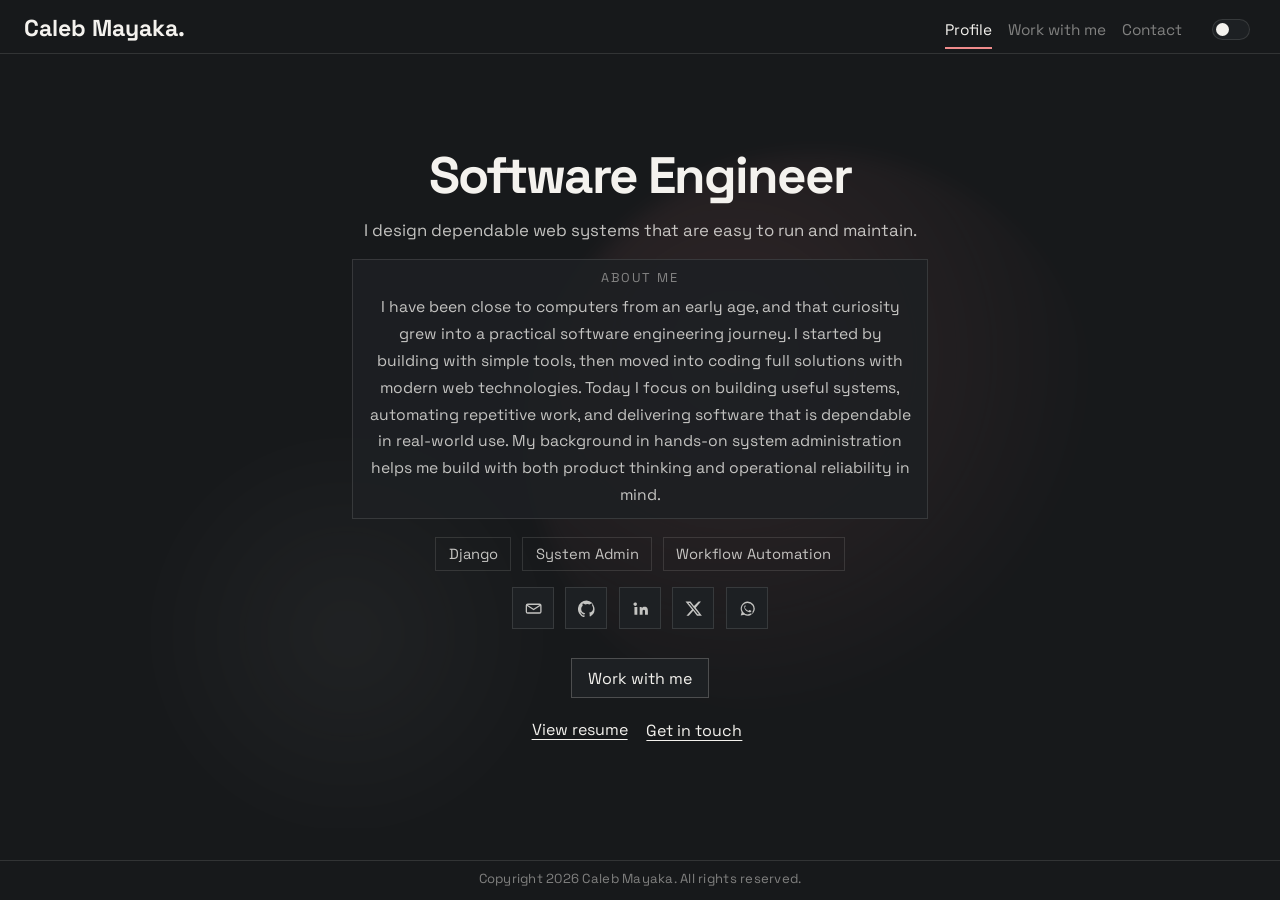
==== index.html @ cfc7f31c "update" ====
<!DOCTYPE html>
<html lang="en" data-active-tab="profile">
  <head>
    <meta charset="utf-8" />
    <meta name="viewport" content="width=device-width, initial-scale=1" />
    <title>Caleb Mayaka | Software Engineer &amp; Technical Services</title>
    <meta
      name="description"
      content="Caleb Mayaka is a Software Engineer providing dependable software development and practical technical services including hardware support, video editing, and graphics design."
    />
    <meta name="robots" content="index,follow" />
    <link rel="canonical" href="https://www.calebmayaka.com/" />
    <meta name="theme-color" media="(prefers-color-scheme: dark)" content="#17191b" />
    <meta name="theme-color" media="(prefers-color-scheme: light)" content="#f7f1e8" />

    <meta property="og:type" content="website" />
    <meta property="og:site_name" content="Caleb Mayaka" />
    <meta property="og:url" content="https://www.calebmayaka.com/" />
    <meta property="og:title" content="Caleb Mayaka | Software Engineer &amp; Technical Services" />
    <meta
      property="og:description"
      content="Software engineering and technical services focused on dependable delivery, practical execution, and clear communication."
    />
    <meta property="og:image" content="https://www.calebmayaka.com/assets/images/og-calebmayaka-1200x630.png" />

    <meta name="twitter:card" content="summary_large_image" />
    <meta name="twitter:title" content="Caleb Mayaka | Software Engineer &amp; Technical Services" />
    <meta
      name="twitter:description"
      content="Software engineering and technical services focused on dependable delivery, practical execution, and clear communication."
    />
    <meta name="twitter:image" content="https://www.calebmayaka.com/assets/images/og-calebmayaka-1200x630.png" />

    <link rel="icon" href="./assets/images/favicon.ico" sizes="any" />
    <link rel="icon" type="image/png" sizes="32x32" href="./assets/images/favicon-32x32.png" />
    <link rel="apple-touch-icon" sizes="180x180" href="./assets/images/apple-touch-icon.png" />
    <link rel="manifest" href="./site.webmanifest" />

    <script type="application/ld+json">
      {
        "@context": "https://schema.org",
        "@type": "Person",
        "name": "Caleb Mayaka",
        "url": "https://www.calebmayaka.com/",
        "jobTitle": "Software Engineer",
        "email": "mailto:mayakaombogo254@gmail.com",
        "sameAs": [
          "https://www.github.com/calebmayaka",
          "https://www.linkedin.com/in/calebmayaka",
          "https://x.com/ombogomayaka"
        ],
        "hasOfferCatalog": {
          "@type": "OfferCatalog",
          "name": "Technical Services",
          "itemListElement": [
            {
              "@type": "Offer",
              "itemOffered": {
                "@type": "Service",
                "name": "Software Development"
              }
            },
            {
              "@type": "Offer",
              "itemOffered": {
                "@type": "Service",
                "name": "Hardware Maintenance and Repairs"
              }
            },
            {
              "@type": "Offer",
              "itemOffered": {
                "@type": "Service",
                "name": "Video Editing"
              }
            },
            {
              "@type": "Offer",
              "itemOffered": {
                "@type": "Service",
                "name": "Graphics Design"
              }
            },
            {
              "@type": "Offer",
              "itemOffered": {
                "@type": "Service",
                "name": "Consultancy"
              }
            }
          ]
        }
      }
    </script>
    <link rel="preconnect" href="https://fonts.googleapis.com" />
    <link rel="preconnect" href="https://fonts.gstatic.com" crossorigin />
    <link
      href="https://fonts.googleapis.com/css2?family=Instrument+Serif:ital@0;1&family=Space+Grotesk:wght@400;500;700&display=swap"
      rel="stylesheet"
    />
    <script>
      (function () {
        try {
          var stored = localStorage.getItem("theme");
          var theme = stored || "dark";
          document.documentElement.setAttribute("data-theme", theme);
        } catch (error) {
          document.documentElement.setAttribute("data-theme", "dark");
        }
      })();
    </script>
    <link rel="stylesheet" href="./assets/css/styles.css" />
  </head>
  <body>
    <a class="skip-link" href="#main">Skip to content</a>

    <div class="page-shell">
      <header class="site-header">
        <div class="shell shell--header">
          <a class="brand" data-switch-tab="profile" href="#profile" aria-label="Go to profile section">
            <span class="brand__name">Caleb Mayaka.</span>
          </a>

          <nav aria-label="Primary navigation" class="site-nav" role="tablist">
            <button
              aria-controls="panel-profile"
              class="site-nav__link"
              data-tab-trigger="profile"
              id="tab-profile"
              role="tab"
              type="button"
            >
              Profile
            </button>
            <button
              aria-controls="panel-consultancy"
              class="site-nav__link"
              data-tab-trigger="consultancy"
              id="tab-consultancy"
              role="tab"
              type="button"
            >
              Work with me
            </button>
            <button
              aria-controls="panel-contact"
              class="site-nav__link"
              data-tab-trigger="contact"
              id="tab-contact"
              role="tab"
              type="button"
            >
              Contact
            </button>
          </nav>

          <button aria-label="Toggle theme" class="theme-toggle" id="theme-toggle" type="button">
            <span class="theme-toggle__track">
              <span class="theme-toggle__thumb"></span>
            </span>
          </button>
        </div>
      </header>

      <main class="single-page" id="main">
        <div class="shell single-page__grid">
          <section class="content-stage" data-reveal>
            <div class="content-stage__panels">
              <section
                aria-labelledby="tab-profile"
                class="tab-panel"
                data-tab-panel="profile"
                id="panel-profile"
                role="tabpanel"
              >
                <article class="profile-minimal" id="profile-minimal">
                  <h1 class="section-title profile-minimal__title profile-anim-item" style="--intro-delay: 40ms">Software Engineer</h1>
                  <p class="section-copy profile-minimal__summary profile-anim-item" id="profile-summary" style="--intro-delay: 120ms">
                    I design dependable web systems that are easy to run and maintain.
                  </p>
                  <section class="profile-about profile-anim-item" style="--intro-delay: 180ms" aria-label="About me">
                    <p class="eyebrow">About me</p>
                    <p class="section-copy profile-about__copy" id="profile-about-copy"></p>
                  </section>
                  <div class="focus-list profile-anim-item" id="focus-list" style="--intro-delay: 200ms"></div>
                  <div class="quick-links profile-minimal__links profile-anim-item" style="--intro-delay: 280ms">
                    <a aria-label="Email" class="profile-icon" id="hero-email">
                      <svg aria-hidden="true" viewBox="0 0 24 24">
                        <path d="M3.8 5h16.4A2.8 2.8 0 0 1 23 7.8v8.4A2.8 2.8 0 0 1 20.2 19H3.8A2.8 2.8 0 0 1 1 16.2V7.8A2.8 2.8 0 0 1 3.8 5Zm0 1.8L12 12l8.2-5.2H3.8Zm17.4 10.4V8.5l-8.7 5.5a1 1 0 0 1-1 0L2.8 8.5v8.7h18.4Z" />
                      </svg>
                    </a>
                    <a aria-label="GitHub" class="profile-icon" id="hero-github" rel="noreferrer" target="_blank">
                      <svg aria-hidden="true" viewBox="0 0 24 24">
                        <path d="M12 .6A12 12 0 0 0 8.2 24c.6.1.8-.2.8-.6v-2.2c-3.3.8-4-1.4-4-1.4-.5-1.4-1.3-1.7-1.3-1.7-1.1-.7.1-.7.1-.7 1.2.1 1.9 1.3 1.9 1.3 1.1 1.8 2.8 1.3 3.5 1 .1-.8.4-1.3.8-1.6-2.7-.3-5.5-1.4-5.5-6A4.7 4.7 0 0 1 6.5 8a4.3 4.3 0 0 1 .1-3.2s1-.3 3.4 1.3a11.8 11.8 0 0 1 6.1 0c2.3-1.6 3.4-1.3 3.4-1.3a4.3 4.3 0 0 1 .1 3.2 4.7 4.7 0 0 1 1.3 3.3c0 4.6-2.8 5.7-5.5 6 .4.3.8 1 .8 2v3c0 .4.2.7.8.6A12 12 0 0 0 12 .6Z" />
                      </svg>
                    </a>
                    <a aria-label="LinkedIn" class="profile-icon" id="hero-linkedin" rel="noreferrer" target="_blank">
                      <svg aria-hidden="true" viewBox="0 0 24 24">
                        <path d="M5.4 3.6A2.4 2.4 0 1 0 5.4 8a2.4 2.4 0 0 0 0-4.4ZM3.4 9.8h4v10.6h-4V9.8Zm6.3 0h3.8v1.5h.1c.5-1 1.8-2 3.8-2 4 0 4.7 2.6 4.7 6.1v5h-4v-4.4c0-1.1 0-2.5-1.6-2.5s-1.8 1.2-1.8 2.4v4.5h-4V9.8Z" />
                      </svg>
                    </a>
                    <a aria-label="Twitter" class="profile-icon" id="hero-twitter" rel="noreferrer" target="_blank">
                      <svg aria-hidden="true" viewBox="0 0 24 24">
                        <path d="M18.9 2.2h3.3l-7.3 8.4L23.5 22h-6.8l-5.3-6.9L5.3 22H2l7.8-8.9L.7 2.2h7l4.8 6.3 6.4-6.3Zm-1.2 17.7h1.8L6.7 4.2H4.8l12.9 15.7Z" />
                      </svg>
                    </a>
                    <a aria-label="WhatsApp" class="profile-icon" id="hero-whatsapp" rel="noreferrer" target="_blank">
                      <svg aria-hidden="true" viewBox="0 0 24 24">
                        <path d="M12 2.2A9.8 9.8 0 0 0 3.7 17l-1.3 4.7 4.8-1.2A9.8 9.8 0 1 0 12 2.2Zm0 1.8a8 8 0 0 1 6.9 12.1l-.3.5.8 2.8-2.9-.8-.5.3A8 8 0 1 1 12 4Zm-3 3.2c-.3 0-.7.1-.9.5-.2.3-.8 1-.8 2.3s.9 2.5 1 2.7c.1.2 1.8 2.8 4.3 3.8 2.1.8 2.5.7 2.9.6.4-.1 1.3-.5 1.5-1 .2-.5.2-.9.1-1-.1-.2-.4-.2-.8-.4l-1.4-.7c-.2-.1-.5-.1-.7.1l-.6.7c-.2.2-.4.2-.7.1-.4-.2-1.5-.5-2.8-1.7-1-1-1.7-2.2-1.9-2.5-.2-.4 0-.6.1-.7l.5-.6c.2-.2.3-.4.4-.6.1-.2 0-.4 0-.6l-.6-1.4c-.1-.3-.3-.4-.6-.4Z" />
                      </svg>
                    </a>
                  </div>
                  <div class="panel-actions panel-actions--primary profile-anim-item" style="--intro-delay: 360ms">
                    <button class="hero-link hero-link--standout" data-switch-tab="consultancy" type="button">Work with me</button>
                  </div>
                  <div class="panel-actions profile-anim-item" style="--intro-delay: 440ms">
                    <a class="hero-link" download id="resume-link" rel="noreferrer" target="_blank">View resume</a>
                    <button class="hero-link" data-switch-tab="contact" type="button">Get in touch</button>
                  </div>
                </article>
              </section>

              <section
                aria-labelledby="tab-consultancy"
                class="tab-panel"
                data-tab-panel="consultancy"
                id="panel-consultancy"
                role="tabpanel"
                hidden
              >
                <div class="section-heading">
                  <p class="eyebrow">Work with me</p>
                  <h2 class="section-title">Services</h2>
                  <p class="section-copy" id="consultancy-copy">
                    I deliver practical services that help individuals and teams move faster, reduce technical friction, and
                    get dependable results.
                  </p>
                </div>

                <div class="services-grid" id="consultancy-services"></div>
              </section>

              <section
                aria-labelledby="tab-contact"
                class="tab-panel"
                data-tab-panel="contact"
                id="panel-contact"
                role="tabpanel"
                hidden
              >
                <article class="contact-panel contact-panel--simple">
                  <p class="eyebrow">Contact</p>
                  <h2 class="section-title">Let's connect.</h2>
                  <p class="section-copy" id="contact-copy">
                    If you need reliable technical support with clear communication and practical execution, I would love to
                    work with you.
                  </p>
                  <a class="contact-primary-cta" id="contact-primary-cta">Email me</a>

                  <div class="contact-icons">
                    <a aria-label="Email" class="contact-icon" id="contact-email">
                      <svg aria-hidden="true" viewBox="0 0 24 24">
                        <path d="M3.8 5h16.4A2.8 2.8 0 0 1 23 7.8v8.4A2.8 2.8 0 0 1 20.2 19H3.8A2.8 2.8 0 0 1 1 16.2V7.8A2.8 2.8 0 0 1 3.8 5Zm0 1.8L12 12l8.2-5.2H3.8Zm17.4 10.4V8.5l-8.7 5.5a1 1 0 0 1-1 0L2.8 8.5v8.7h18.4Z" />
                      </svg>
                    </a>
                    <a aria-label="GitHub profile" class="contact-icon" id="contact-github" rel="noreferrer" target="_blank">
                      <svg aria-hidden="true" viewBox="0 0 24 24">
                        <path
                          d="M12 .6A12 12 0 0 0 8.2 24c.6.1.8-.2.8-.6v-2.2c-3.3.8-4-1.4-4-1.4-.5-1.4-1.3-1.7-1.3-1.7-1.1-.7.1-.7.1-.7 1.2.1 1.9 1.3 1.9 1.3 1.1 1.8 2.8 1.3 3.5 1 .1-.8.4-1.3.8-1.6-2.7-.3-5.5-1.4-5.5-6A4.7 4.7 0 0 1 6.5 8a4.3 4.3 0 0 1 .1-3.2s1-.3 3.4 1.3a11.8 11.8 0 0 1 6.1 0c2.3-1.6 3.4-1.3 3.4-1.3a4.3 4.3 0 0 1 .1 3.2 4.7 4.7 0 0 1 1.3 3.3c0 4.6-2.8 5.7-5.5 6 .4.3.8 1 .8 2v3c0 .4.2.7.8.6A12 12 0 0 0 12 .6Z"
                        />
                      </svg>
                    </a>
                    <a aria-label="LinkedIn profile" class="contact-icon" id="contact-linkedin" rel="noreferrer" target="_blank">
                      <svg aria-hidden="true" viewBox="0 0 24 24">
                        <path
                          d="M5.4 3.6A2.4 2.4 0 1 0 5.4 8a2.4 2.4 0 0 0 0-4.4ZM3.4 9.8h4v10.6h-4V9.8Zm6.3 0h3.8v1.5h.1c.5-1 1.8-2 3.8-2 4 0 4.7 2.6 4.7 6.1v5h-4v-4.4c0-1.1 0-2.5-1.6-2.5s-1.8 1.2-1.8 2.4v4.5h-4V9.8Z"
                        />
                      </svg>
                    </a>
                    <a aria-label="Twitter profile" class="contact-icon" id="contact-twitter" rel="noreferrer" target="_blank">
                      <svg aria-hidden="true" viewBox="0 0 24 24">
                        <path
                          d="M18.9 2.2h3.3l-7.3 8.4L23.5 22h-6.8l-5.3-6.9L5.3 22H2l7.8-8.9L.7 2.2h7l4.8 6.3 6.4-6.3Zm-1.2 17.7h1.8L6.7 4.2H4.8l12.9 15.7Z"
                        />
                      </svg>
                    </a>
                  </div>
                </article>
              </section>
            </div>
          </section>

        </div>
      </main>

      <footer class="site-footer">
        <div class="shell shell--footer">
          <p>Copyright 2026 Caleb Mayaka. All rights reserved.</p>
        </div>
      </footer>
    </div>

    <div class="deep-dive" id="deep-dive" hidden>
      <button aria-label="Close detail view" class="deep-dive__backdrop" data-close-deep-dive type="button"></button>
      <section aria-labelledby="deep-dive-title" aria-modal="true" class="deep-dive__dialog" role="dialog">
        <header class="deep-dive__header">
          <p class="eyebrow" id="deep-dive-eyebrow"></p>
          <h2 class="section-title deep-dive__title" id="deep-dive-title"></h2>
          <button aria-label="Close detail view" class="deep-dive__close" id="deep-dive-close" type="button">Close</button>
        </header>
        <div class="deep-dive__body" id="deep-dive-body"></div>
      </section>
    </div>

    <noscript>
      <div class="noscript-note">
        Caleb Mayaka is a Software Engineer offering software development and technical services.
        <a href="mailto:mayakaombogo254@gmail.com">Contact by email</a> for projects and consultancy.
      </div>
    </noscript>

    <script type="module" src="./assets/js/main.js"></script>
  </body>
</html>
---- assets/css/styles.css ----
:root {
  --font-sans: "Space Grotesk", ui-sans-serif, system-ui, sans-serif;
  --font-display: "Instrument Serif", Georgia, serif;
  --color-bg: #17191b;
  --color-panel: #1d2023;
  --color-text: #f4f2ee;
  --color-text-soft: rgba(244, 242, 238, 0.78);
  --color-text-muted: rgba(244, 242, 238, 0.48);
  --color-line: rgba(244, 242, 238, 0.12);
  --color-line-strong: rgba(244, 242, 238, 0.22);
  --color-accent: #f08c8c;
  --color-portrait-a: #d4d1dd;
  --color-portrait-b: #b8b4c4;
  --color-portrait-c: #d9d5df;
  --color-portrait-text: #1d2023;
  --color-shadow-block: rgba(255, 255, 255, 0.06);
  color-scheme: dark;
}

html[data-theme="light"] {
  --color-bg: #f7f1e8;
  --color-panel: #fffdf8;
  --color-text: #181716;
  --color-text-soft: rgba(24, 23, 22, 0.78);
  --color-text-muted: rgba(24, 23, 22, 0.48);
  --color-line: rgba(24, 23, 22, 0.12);
  --color-line-strong: rgba(24, 23, 22, 0.2);
  --color-accent: #c86e62;
  --color-portrait-a: #b8b4c4;
  --color-portrait-b: #d4d1dd;
  --color-portrait-c: #ece8f0;
  --color-portrait-text: #25252b;
  --color-shadow-block: rgba(24, 23, 22, 0.08);
  color-scheme: light;
}

html {
  height: 100%;
  scroll-behavior: smooth;
  background: var(--color-bg);
}

body {
  margin: 0;
  height: 100%;
  min-height: 100svh;
  font-family: var(--font-sans);
  color: var(--color-text);
  background: var(--color-bg);
  -webkit-font-smoothing: antialiased;
  text-rendering: optimizeLegibility;
}

html.is-deep-dive-open body {
  overflow: hidden;
}

body,
.tab-panel,
.deep-dive__body {
  -ms-overflow-style: none;
  scrollbar-width: none;
}

body::-webkit-scrollbar,
.tab-panel::-webkit-scrollbar,
.deep-dive__body::-webkit-scrollbar {
  width: 0;
  height: 0;
}

*,
*::before,
*::after {
  box-sizing: border-box;
}

a,
button {
  color: inherit;
  font: inherit;
}

a {
  text-decoration: none;
}

button {
  border: 0;
  background: none;
  cursor: pointer;
}

h1,
h2,
h3,
p,
ul,
dl {
  margin: 0;
}

ul {
  padding: 0;
  list-style: none;
}

.skip-link {
  position: fixed;
  top: 1rem;
  left: 1rem;
  z-index: 100;
  padding: 0.75rem 1rem;
  border-radius: 999px;
  background: #ffffff;
  color: #111111;
  transform: translateY(-180%);
}

.skip-link:focus {
  transform: translateY(0);
}

.page-shell {
  display: grid;
  grid-template-rows: auto minmax(0, 1fr) auto;
  min-height: 100svh;
  height: 100svh;
}

.shell {
  width: min(100% - 3rem, 82rem);
  margin-inline: auto;
}

.shell--header {
  display: grid;
  grid-template-columns: auto 1fr auto;
  align-items: center;
  gap: 1.5rem;
  padding-block: 1rem 0.65rem;
}

.shell--footer {
  padding-block: 0.55rem 0.8rem;
}

.site-header {
  border-bottom: 1px solid var(--color-line);
}

.site-footer {
  border-top: 1px solid var(--color-line);
}

.site-footer p {
  text-align: center;
  font-size: 0.82rem;
  letter-spacing: 0.02em;
  color: var(--color-text-muted);
}

.brand__name {
  display: inline-block;
  font-size: clamp(1.2rem, 1.8vw, 1.65rem);
  font-weight: 700;
  line-height: 0.95;
  white-space: nowrap;
}

.site-nav {
  display: flex;
  justify-content: flex-end;
  gap: 1rem;
  font-size: 0.96rem;
}

.theme-toggle {
  display: inline-flex;
  align-items: center;
  justify-content: center;
}

.theme-toggle__track {
  display: inline-flex;
  align-items: center;
  width: 2.4rem;
  height: 1.35rem;
  padding: 0.2rem;
  border: 1px solid var(--color-line);
  border-radius: 999px;
  background: var(--color-panel);
}

.theme-toggle__thumb {
  width: 0.8rem;
  height: 0.8rem;
  border-radius: 999px;
  background: var(--color-text);
  transform: translateX(0);
  transition: transform 180ms ease, background-color 180ms ease;
}

html[data-theme="light"] .theme-toggle__thumb {
  transform: translateX(0.95rem);
}

.site-nav__link {
  position: relative;
  padding: 0.25rem 0;
  color: var(--color-text-muted);
  transition: color 180ms ease;
}

.site-nav__link::after {
  content: "";
  position: absolute;
  left: 0;
  right: 0;
  bottom: -0.35rem;
  height: 2px;
  background: var(--color-accent);
  transform: scaleX(0);
  transform-origin: center;
  transition: transform 180ms ease;
}

.site-nav__link:hover,
.site-nav__link.is-active {
  color: var(--color-text);
}

.site-nav__link.is-active::after {
  transform: scaleX(1);
}

.single-page {
  min-height: 0;
  height: 100%;
}

.single-page__grid {
  display: grid;
  grid-template-columns: minmax(0, 1fr);
  gap: 0;
  height: 100%;
  min-height: 0;
  align-items: stretch;
  padding-block: 1.5rem 2rem;
  overflow: hidden;
}

.section-copy {
  max-width: 40rem;
  font-size: 1.05rem;
  line-height: 1.65;
  color: var(--color-text-soft);
}

.quick-links {
  display: flex;
  flex-wrap: wrap;
  gap: 1rem;
}

.hero-link {
  width: fit-content;
  color: var(--color-text);
  text-decoration: underline;
  text-underline-offset: 0.22em;
}

.hero-link:hover {
  color: var(--color-accent);
}

.content-stage {
  display: grid;
  min-height: 0;
  height: 100%;
}

.content-stage__panels {
  display: grid;
  position: relative;
  height: 100%;
  min-height: 0;
  overflow: hidden;
  isolation: isolate;
}

.tab-panel {
  grid-area: 1 / 1;
  height: 100%;
  min-height: 100%;
  overflow: auto;
  padding-bottom: 1rem;
}

.tab-panel[hidden] {
  display: none;
}

.tab-panel.is-active,
.tab-panel.is-entering {
  animation: panel-enter 240ms cubic-bezier(0.22, 1, 0.36, 1);
}

.tab-panel.is-exiting {
  pointer-events: none;
  animation: panel-exit 220ms cubic-bezier(0.22, 1, 0.36, 1) forwards;
}

#panel-profile {
  position: relative;
  isolation: isolate;
}

#panel-profile::before,
#panel-profile::after {
  content: "";
  position: absolute;
  border-radius: 999px;
  pointer-events: none;
  z-index: -1;
}

#panel-profile::before {
  width: min(58vw, 36rem);
  height: min(58vw, 36rem);
  right: 12%;
  top: 10%;
  background: radial-gradient(circle at 35% 35%, color-mix(in srgb, var(--color-accent) 36%, transparent), transparent 70%);
  opacity: 0.32;
  filter: blur(10px);
  animation: profile-bg-drift 18s ease-in-out infinite;
}

#panel-profile::after {
  width: min(46vw, 28rem);
  height: min(46vw, 28rem);
  left: 8%;
  bottom: -4%;
  background: radial-gradient(circle at 50% 50%, color-mix(in srgb, var(--color-line-strong) 75%, transparent), transparent 70%);
  opacity: 0.26;
  filter: blur(12px);
  animation: profile-bg-drift 22s ease-in-out infinite reverse;
}

.profile-minimal {
  display: grid;
  gap: 0.9rem;
  align-content: center;
  justify-items: center;
  min-height: 100%;
  max-width: 36rem;
  margin-inline: auto;
  text-align: center;
  position: relative;
  z-index: 1;
}

.profile-minimal.is-intro-start .profile-anim-item {
  opacity: 0;
  transform: translateY(16px);
}

.profile-minimal.is-intro-ready .profile-anim-item {
  animation: profile-intro 620ms cubic-bezier(0.22, 1, 0.36, 1) both;
  animation-delay: var(--intro-delay, 0ms);
}

.profile-minimal__title {
  max-width: none;
}

.profile-minimal__summary {
  max-width: none;
}

.profile-about {
  display: grid;
  gap: 0.5rem;
  max-width: 46rem;
  padding: 0.55rem 0.8rem;
  border: 1px solid var(--color-line);
  background: color-mix(in srgb, var(--color-panel) 90%, transparent);
}

.profile-about .eyebrow {
  letter-spacing: 0.14em;
}

.profile-about__copy {
  max-width: none;
  font-size: 0.98rem;
  line-height: 1.72;
  color: var(--color-text-soft);
}

.profile-minimal__links {
  margin-top: 0.1rem;
  gap: 0.7rem;
  justify-content: center;
}

.profile-icon {
  width: 2.65rem;
  height: 2.65rem;
  display: grid;
  place-items: center;
  border: 1px solid var(--color-line);
  background: var(--color-panel);
  color: var(--color-text-soft);
  animation: profile-icon-float 2.8s ease-in-out infinite;
  transition: color 180ms ease, border-color 180ms ease, box-shadow 220ms ease, transform 220ms ease;
  transform-style: preserve-3d;
  will-change: transform;
}

.profile-icon:nth-child(2) {
  animation-delay: 0.15s;
}

.profile-icon:nth-child(3) {
  animation-delay: 0.3s;
}

.profile-icon:nth-child(4) {
  animation-delay: 0.45s;
}

.profile-icon:nth-child(5) {
  animation-delay: 0.6s;
}

.profile-icon svg {
  width: 1.08rem;
  height: 1.08rem;
  fill: currentColor;
}

.profile-icon:hover,
.profile-icon:focus-visible,
.profile-icon.is-interacting {
  color: var(--color-accent);
  border-color: var(--color-line-strong);
}

.profile-icon.is-interacting {
  animation-play-state: paused;
  box-shadow: 0 12px 26px var(--color-shadow-block);
}

.profile-icon.is-settling {
  transition: color 180ms ease, border-color 180ms ease, box-shadow 220ms ease, transform 280ms cubic-bezier(0.16, 1, 0.3, 1);
}

@keyframes profile-icon-float {
  0%,
  100% {
    transform: translateY(0);
  }
  50% {
    transform: translateY(-4px);
  }
}

.eyebrow {
  font-size: 0.8rem;
  text-transform: uppercase;
  letter-spacing: 0.18em;
  color: var(--color-text-muted);
}

.section-heading {
  display: grid;
  gap: 0.9rem;
  margin-bottom: 1.5rem;
}

html[data-active-tab="consultancy"] .section-heading,
html[data-active-tab="contact"] .section-heading {
  margin-bottom: 1.2rem;
}

.section-title {
  max-width: 15ch;
  font-size: clamp(2.2rem, 4vw, 3.4rem);
  line-height: 1.04;
  letter-spacing: -0.04em;
}

html[data-active-tab="consultancy"] .section-title,
html[data-active-tab="contact"] .section-title {
  max-width: 22ch;
}

html[data-active-tab="consultancy"] .section-title {
  font-size: clamp(1.7rem, 2.7vw, 2.35rem);
}

html[data-active-tab="consultancy"] .section-copy,
html[data-active-tab="contact"] .section-copy {
  max-width: 52rem;
}

.meta-label,
.education-item__date,
.timeline-card__date,
.stack-group h3,
.cert-item span {
  font-size: 0.78rem;
  text-transform: uppercase;
  letter-spacing: 0.16em;
  color: var(--color-text-muted);
}

.focus-list {
  display: flex;
  flex-wrap: wrap;
  gap: 0.65rem;
  margin-top: 0.2rem;
  justify-content: center;
}

.focus-pill {
  display: inline-flex;
  align-items: center;
  padding: 0.45rem 0.8rem;
  border: 1px solid var(--color-line);
  color: var(--color-text-soft);
  font-size: 0.92rem;
}

.panel-actions {
  margin-top: 0.4rem;
  display: flex;
  flex-wrap: wrap;
  gap: 0.8rem;
  justify-content: center;
}

.panel-actions--primary {
  margin-top: 0.9rem;
}

.hero-link--standout {
  text-decoration: none;
  padding: 0.52rem 1rem;
  border: 1px solid var(--color-line-strong);
  background: var(--color-panel);
  position: relative;
  isolation: isolate;
  transition: border-color 180ms ease, color 180ms ease, box-shadow 220ms ease, transform 220ms ease;
}

.hero-link--standout::before {
  content: "";
  position: absolute;
  inset: -1px;
  border-radius: inherit;
  pointer-events: none;
  opacity: 0;
  box-shadow: 0 0 0 0 color-mix(in srgb, var(--color-accent) 52%, transparent);
}

.hero-link--standout:hover {
  border-color: var(--color-accent);
}

.hero-link--standout.is-pulsing {
  animation: cta-pulse 1700ms cubic-bezier(0.22, 1, 0.36, 1);
}

.hero-link--standout.is-pulsing::before {
  animation: cta-glow 1700ms cubic-bezier(0.22, 1, 0.36, 1);
}

.panel-grid {
  display: grid;
  gap: 1rem;
}

.panel-grid--single {
  grid-template-columns: minmax(0, 1fr);
  max-width: 48rem;
}

.services-grid {
  display: grid;
  grid-template-columns: minmax(0, 1fr);
  gap: 1.3rem;
  align-content: start;
}

.proof-strip {
  display: grid;
  grid-template-columns: repeat(3, minmax(0, 1fr));
  gap: 0.75rem;
  margin-bottom: 1rem;
}

.proof-strip__item {
  border: 1px solid var(--color-line);
  background: var(--color-panel);
  padding: 0.7rem 0.85rem;
  color: var(--color-text-soft);
  line-height: 1.5;
  font-size: 0.92rem;
}

.service-card {
  display: grid;
  gap: 0.85rem;
  align-content: start;
}

.service-card h3 {
  margin: 0;
}

.service-card__trigger {
  padding: 0;
  border: 0;
  background: none;
  color: var(--color-text);
  font: inherit;
  font-size: inherit;
  font-weight: 700;
  text-align: left;
  text-decoration: underline;
  text-underline-offset: 0.18em;
}

.service-card__trigger:hover,
.service-card__trigger:focus-visible {
  color: var(--color-accent);
}

.service-card__block {
  display: grid;
  gap: 0.45rem;
}

.service-card__list {
  display: grid;
  gap: 0.5rem;
}

.service-card__list li {
  position: relative;
  padding-left: 0.95rem;
  color: var(--color-text-soft);
  line-height: 1.6;
}

.service-card__list li::before {
  content: "";
  position: absolute;
  left: 0;
  top: 0.7rem;
  width: 0.34rem;
  height: 0.34rem;
  border-radius: 999px;
  background: var(--color-accent);
}

.service-card__outcome {
  display: grid;
  gap: 0.4rem;
  padding: 0.65rem 0.75rem;
  border: 1px solid var(--color-line);
  background: color-mix(in srgb, var(--color-panel) 82%, transparent);
}

.service-card__outcome p:last-child {
  color: var(--color-text-soft);
  line-height: 1.6;
}

.service-story {
  display: grid;
  grid-template-columns: minmax(18rem, 0.94fr) minmax(0, 1.06fr);
  gap: 1.1rem;
  align-items: stretch;
}

.service-story:nth-child(even) {
  grid-template-columns: minmax(0, 1.06fr) minmax(18rem, 0.94fr);
}

.service-story:nth-child(even) .service-story__media-wrap {
  order: 2;
}

.service-story:nth-child(even) .service-story__content {
  order: 1;
}

.service-story__media-wrap {
  position: relative;
  border: 1px solid var(--color-line);
  min-height: clamp(16rem, 42vh, 23rem);
  overflow: hidden;
  background: color-mix(in srgb, var(--color-panel) 82%, black);
  box-shadow: 0 16px 34px color-mix(in srgb, var(--color-shadow-block) 70%, transparent);
}

.service-story__media-wrap::after {
  content: "";
  position: absolute;
  inset: 0;
  pointer-events: none;
  background:
    linear-gradient(
      160deg,
      color-mix(in srgb, var(--color-bg) 34%, transparent) 0%,
      transparent 38%,
      color-mix(in srgb, var(--color-bg) 55%, transparent) 100%
    );
}

.service-story__image {
  width: 100%;
  height: 100%;
  object-fit: cover;
  transform: scale(1.07) translateY(0.2rem);
  transition: transform 700ms cubic-bezier(0.22, 1, 0.36, 1), filter 700ms cubic-bezier(0.22, 1, 0.36, 1);
  filter: saturate(0.95) contrast(1.02);
}

.service-story__content {
  display: grid;
  gap: 0.9rem;
  align-content: start;
}

.service-story__content > p {
  color: var(--color-text-soft);
  line-height: 1.65;
}

.service-story__proof {
  display: grid;
  gap: 0.5rem;
  padding-top: 0.2rem;
}

.service-story__proof-links {
  display: flex;
  flex-wrap: wrap;
  gap: 0.55rem;
}

.service-story__proof-links a {
  padding: 0.35rem 0.65rem;
  border: 1px solid var(--color-line);
  color: var(--color-text-soft);
  font-size: 0.9rem;
}

.service-story__proof-links a:hover,
.service-story__proof-links a:focus-visible {
  color: var(--color-accent);
  border-color: var(--color-line-strong);
}

.hero-link--service {
  text-decoration: none;
  padding: 0.56rem 1rem;
  border: 1px solid var(--color-line-strong);
  background: color-mix(in srgb, var(--color-panel) 90%, transparent);
  transition: color 180ms ease, border-color 180ms ease, transform 220ms ease;
}

.hero-link--service:hover,
.hero-link--service:focus-visible {
  color: var(--color-accent);
  border-color: var(--color-accent);
  transform: translateY(-1px);
}

.service-story.is-reveal-ready {
  opacity: 0;
  transform: translate3d(0, 24px, 0);
  transition: opacity 420ms cubic-bezier(0.22, 1, 0.36, 1), transform 520ms cubic-bezier(0.22, 1, 0.36, 1);
}

.service-story.is-reveal-ready.is-visible {
  opacity: 1;
  transform: translate3d(0, 0, 0);
}

.service-story.is-visible .service-story__image {
  transform: scale(1.01) translateY(-0.1rem);
}

.service-story:nth-child(even).is-visible .service-story__image {
  transform: scale(1.01) translateY(0.1rem);
}

.feature-card,
.side-card,
.timeline-card,
.contact-panel {
  border: 1px solid var(--color-line);
  background: var(--color-panel);
}

.feature-card,
.side-card,
.timeline-card {
  padding: 1.25rem;
}

.feature-card__body,
.education-list,
.stack-groups,
.certification-list {
  display: grid;
  gap: 1rem;
}

.feature-card h3,
.side-card h3,
.timeline-card h3,
.cert-item h3 {
  font-size: 1.35rem;
  line-height: 1.18;
}

.feature-card--compact h3 {
  font-size: 1.08rem;
  line-height: 1.24;
}

.feature-card__tagline,
.feature-card__summary,
.feature-card__note,
.side-card p,
.education-item__institution,
.education-item__note,
.timeline-card__summary,
.timeline-card__meta p,
.timeline-card__meta span,
.cert-item p,
.feature-card__list li,
.timeline-card__list li {
  color: var(--color-text-soft);
  line-height: 1.7;
}

.feature-card__list,
.timeline-card__list {
  display: grid;
  gap: 0.75rem;
}

.feature-card__list--compact {
  gap: 0.55rem;
}

.feature-card__list li,
.timeline-card__list li {
  position: relative;
  padding-left: 1rem;
}

.feature-card__list li::before,
.timeline-card__list li::before {
  content: "";
  position: absolute;
  left: 0;
  top: 0.75rem;
  width: 0.38rem;
  height: 0.38rem;
  border-radius: 999px;
  background: var(--color-accent);
}

.tag-list {
  display: flex;
  flex-wrap: wrap;
  gap: 0.6rem;
}

.tag-list__item {
  padding: 0.45rem 0.8rem;
  border: 1px solid var(--color-line);
  color: var(--color-text-soft);
}

.feature-card__actions {
  display: flex;
  flex-wrap: wrap;
  gap: 0.7rem;
  margin-top: 0.15rem;
}

.hero-link--compact {
  font-size: 0.94rem;
  text-underline-offset: 0.18em;
}

.timeline-card {
  display: grid;
  gap: 1rem;
}

.foundations-card {
  display: grid;
  gap: 1.1rem;
  align-content: start;
}

.compact-section {
  display: grid;
  gap: 0.75rem;
  padding-top: 1rem;
  border-top: 1px solid var(--color-line);
}

.compact-section:first-of-type {
  padding-top: 0;
  border-top: 0;
}

.compact-section h3 {
  font-size: 1rem;
  line-height: 1.2;
}

.education-list--compact,
.stack-groups--compact,
.certification-list--compact {
  gap: 0.85rem;
}

.education-item,
.stack-group,
.cert-item {
  display: grid;
  gap: 0.35rem;
}

.cert-item {
  grid-template-columns: minmax(0, 1fr) auto;
  align-items: start;
  gap: 0.75rem;
}

.contact-panel {
  display: grid;
  gap: 1.5rem;
  align-content: start;
  min-height: 100%;
  padding: 2rem;
}

.contact-panel--simple {
  place-items: center;
  align-content: center;
  text-align: center;
  max-width: 48rem;
  margin-inline: auto;
}

.contact-panel--simple .section-title {
  max-width: none;
}

.contact-panel--simple .section-copy {
  max-width: 34rem;
}

.contact-primary-cta {
  display: inline-flex;
  align-items: center;
  justify-content: center;
  padding: 0.62rem 1.1rem;
  border: 1px solid var(--color-line-strong);
  background: var(--color-panel);
  text-decoration: none;
  color: var(--color-text);
}

.contact-primary-cta:hover,
.contact-primary-cta:focus-visible {
  color: var(--color-accent);
  border-color: var(--color-accent);
}

.contact-response-note {
  color: var(--color-text-muted);
  font-size: 0.9rem;
  line-height: 1.5;
}

.contact-icons {
  display: flex;
  align-items: center;
  justify-content: center;
  gap: 0.9rem;
}

.contact-icon {
  width: 3rem;
  height: 3rem;
  display: grid;
  place-items: center;
  border: 1px solid var(--color-line);
  background: var(--color-panel);
  color: var(--color-text-soft);
}

.contact-icon svg {
  width: 1.2rem;
  height: 1.2rem;
  fill: currentColor;
}

.contact-icon:hover {
  color: var(--color-accent);
  border-color: var(--color-line-strong);
}

.deep-dive {
  position: fixed;
  inset: 0;
  z-index: 50;
  display: grid;
  place-items: center;
  padding: 1.25rem;
}

.deep-dive[hidden] {
  display: none;
}

.deep-dive__backdrop {
  position: absolute;
  inset: 0;
  border: 0;
  background: rgba(17, 18, 20, 0.58);
}

.deep-dive__dialog {
  position: relative;
  z-index: 1;
  width: min(100%, 64rem);
  max-height: min(90svh, 52rem);
  border: 1px solid var(--color-line);
  background: var(--color-bg);
  display: grid;
  grid-template-rows: auto minmax(0, 1fr);
}

.deep-dive__header {
  display: grid;
  gap: 0.55rem;
  padding: 1.25rem 1.25rem 0.95rem;
  border-bottom: 1px solid var(--color-line);
}

.deep-dive__title {
  max-width: 24ch;
}

.deep-dive__close {
  justify-self: start;
  color: var(--color-text-soft);
  text-decoration: underline;
  text-underline-offset: 0.2em;
}

.deep-dive__close:hover {
  color: var(--color-accent);
}

.deep-dive__body {
  padding: 1.15rem 1.25rem 1.25rem;
  overflow: auto;
}

.deep-dive-grid {
  display: grid;
  gap: 1rem;
}

.deep-dive-grid--two {
  grid-template-columns: minmax(0, 1.1fr) minmax(14rem, 0.9fr);
}

.noscript-note {
  width: min(100% - 3rem, 42rem);
  margin: 0 auto 2rem;
  color: var(--color-text-soft);
  line-height: 1.7;
}

[data-reveal] {
  opacity: 1;
  transform: none;
  transition: opacity 420ms cubic-bezier(0.22, 1, 0.36, 1), transform 420ms cubic-bezier(0.22, 1, 0.36, 1);
}

[data-reveal].is-visible {
  opacity: 1;
  transform: none;
}

@keyframes panel-enter {
  from {
    opacity: 0;
    transform: translateY(10px);
  }

  to {
    opacity: 1;
    transform: translateY(0);
  }
}

@keyframes panel-exit {
  from {
    opacity: 1;
    transform: translateY(0);
  }

  to {
    opacity: 0;
    transform: translateY(-8px);
  }
}

@keyframes profile-intro {
  from {
    opacity: 0;
    transform: translateY(16px);
  }

  to {
    opacity: 1;
    transform: translateY(0);
  }
}

@keyframes profile-bg-drift {
  0%,
  100% {
    transform: translate3d(0, 0, 0) scale(1);
  }

  50% {
    transform: translate3d(0.9rem, -0.7rem, 0) scale(1.06);
  }
}

@keyframes cta-pulse {
  0%,
  100% {
    transform: translateY(0);
  }

  45% {
    transform: translateY(-2px);
  }

  70% {
    transform: translateY(0);
  }
}

@keyframes cta-glow {
  0% {
    opacity: 0;
    box-shadow: 0 0 0 0 color-mix(in srgb, var(--color-accent) 50%, transparent);
  }

  35% {
    opacity: 0.9;
    box-shadow: 0 0 0 0.46rem color-mix(in srgb, var(--color-accent) 45%, transparent);
  }

  100% {
    opacity: 0;
    box-shadow: 0 0 0 0 color-mix(in srgb, var(--color-accent) 40%, transparent);
  }
}

@media (max-width: 1080px) {
  .single-page {
    padding-bottom: 2rem;
  }

  .single-page__grid {
    grid-template-columns: 1fr;
    height: auto;
    min-height: auto;
    gap: 2rem;
  }

  .services-grid,
  .proof-strip,
  .deep-dive-grid--two {
    grid-template-columns: 1fr;
  }

  .service-story,
  .service-story:nth-child(even) {
    grid-template-columns: 1fr;
    gap: 0.9rem;
  }

  .service-story:nth-child(even) .service-story__media-wrap,
  .service-story:nth-child(even) .service-story__content {
    order: initial;
  }

  .service-story__media-wrap {
    min-height: clamp(13.5rem, 42vw, 18rem);
  }

  body {
    overflow: auto;
  }

  .page-shell {
    height: auto;
    grid-template-rows: auto auto auto;
  }

  .tab-panel {
    overflow: visible;
    height: auto;
    padding-right: 0;
  }
}

@media (max-width: 760px) {
  .shell {
    width: min(100% - 2rem, 82rem);
  }

  .shell--header {
    grid-template-columns: 1fr;
    gap: 1rem;
  }

  .site-nav {
    justify-content: center;
    flex-wrap: wrap;
  }

  .quick-links {
    gap: 0.75rem;
  }

  .services-grid {
    gap: 1rem;
  }

  .profile-about {
    padding: 0.7rem;
  }

  .profile-about__copy {
    font-size: 0.95rem;
    line-height: 1.68;
  }

  .service-story__content {
    padding: 1rem;
  }
}

@media (min-width: 1081px) {
  body {
    overflow: hidden;
  }
}

@media (prefers-reduced-motion: reduce) {
  html {
    scroll-behavior: auto;
  }

  [data-reveal] {
    opacity: 1;
    transform: none;
    transition: none;
  }

  .tab-panel.is-active,
  .tab-panel.is-entering,
  .tab-panel.is-exiting {
    animation: none;
    transform: none;
    opacity: 1;
  }

  .profile-icon {
    animation: none;
  }

  #panel-profile::before,
  #panel-profile::after {
    animation: none;
  }

  .profile-minimal.is-intro-start .profile-anim-item,
  .profile-minimal.is-intro-ready .profile-anim-item {
    opacity: 1;
    transform: none;
    animation: none;
  }

  .hero-link--standout.is-pulsing,
  .hero-link--standout.is-pulsing::before {
    animation: none;
  }

  .service-story.is-reveal-ready {
    opacity: 1;
    transform: none;
    transition: none;
  }

  .service-story__image,
  .service-story.is-visible .service-story__image,
  .service-story:nth-child(even).is-visible .service-story__image {
    transform: none;
    transition: none;
  }

  *,
  *::before,
  *::after {
    animation-duration: 0.01ms !important;
    animation-iteration-count: 1 !important;
    transition-duration: 0.01ms !important;
    scroll-behavior: auto !important;
  }
}
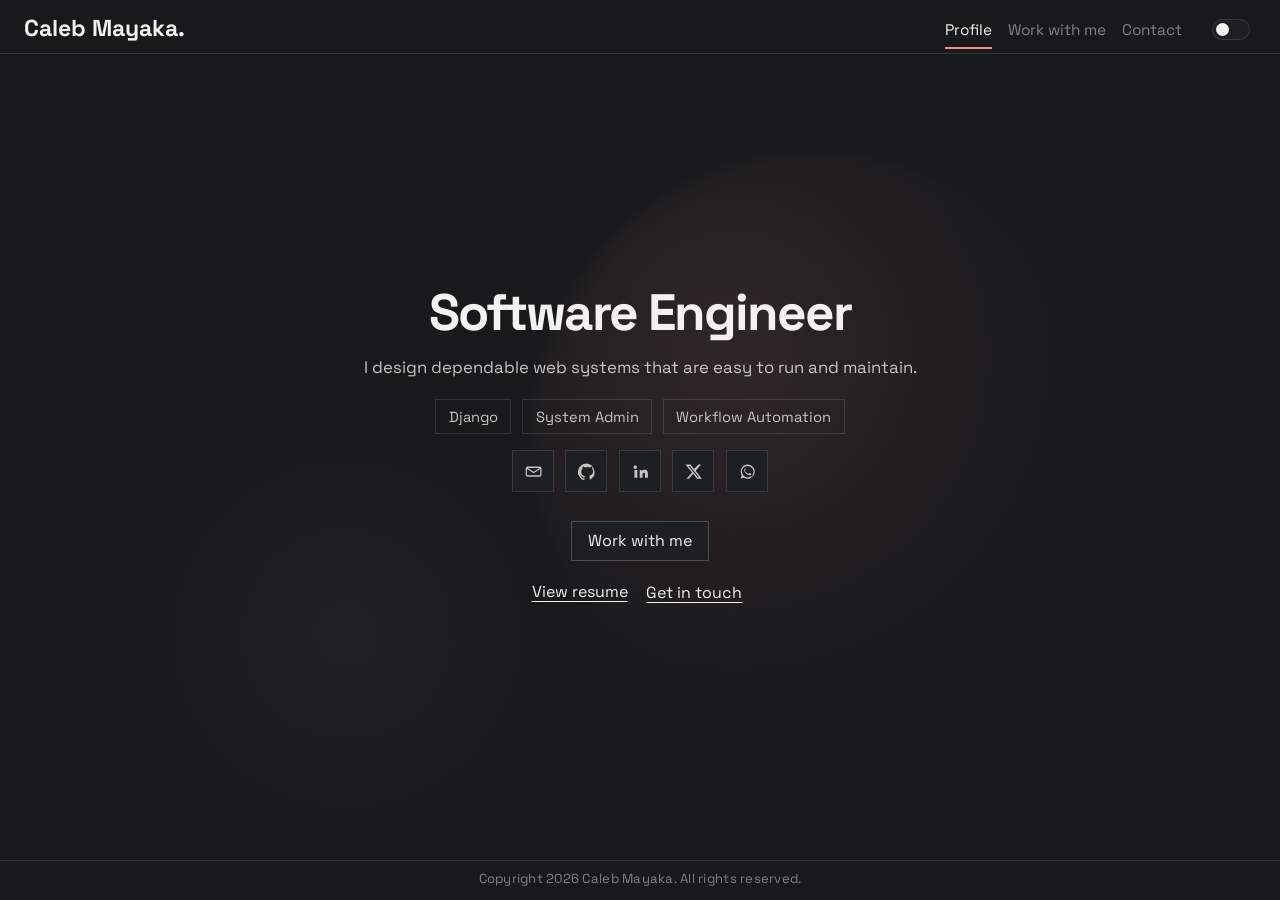
==== commit 1b33a682: "update" ====
--- a/index.html
+++ b/index.html
@@ -178,10 +178,6 @@
                   <p class="section-copy profile-minimal__summary profile-anim-item" id="profile-summary" style="--intro-delay: 120ms">
                     I design dependable web systems that are easy to run and maintain.
                   </p>
-                  <section class="profile-about profile-anim-item" style="--intro-delay: 180ms" aria-label="About me">
-                    <p class="eyebrow">About me</p>
-                    <p class="section-copy profile-about__copy" id="profile-about-copy"></p>
-                  </section>
                   <div class="focus-list profile-anim-item" id="focus-list" style="--intro-delay: 200ms"></div>
                   <div class="quick-links profile-minimal__links profile-anim-item" style="--intro-delay: 280ms">
                     <a aria-label="Email" class="profile-icon" id="hero-email">
--- a/assets/css/styles.css
+++ b/assets/css/styles.css
@@ -378,26 +378,6 @@
   max-width: none;
 }
 
-.profile-about {
-  display: grid;
-  gap: 0.5rem;
-  max-width: 46rem;
-  padding: 0.55rem 0.8rem;
-  border: 1px solid var(--color-line);
-  background: color-mix(in srgb, var(--color-panel) 90%, transparent);
-}
-
-.profile-about .eyebrow {
-  letter-spacing: 0.14em;
-}
-
-.profile-about__copy {
-  max-width: none;
-  font-size: 0.98rem;
-  line-height: 1.72;
-  color: var(--color-text-soft);
-}
-
 .profile-minimal__links {
   margin-top: 0.1rem;
   gap: 0.7rem;
@@ -753,7 +733,8 @@
   gap: 0.55rem;
 }
 
-.service-story__proof-links a {
+.service-story__proof-links a,
+.service-story__proof-links span {
   padding: 0.35rem 0.65rem;
   border: 1px solid var(--color-line);
   color: var(--color-text-soft);
@@ -764,6 +745,11 @@
 .service-story__proof-links a:focus-visible {
   color: var(--color-accent);
   border-color: var(--color-line-strong);
+}
+
+.service-story__tags {
+  display: grid;
+  gap: 0.5rem;
 }
 
 .hero-link--service {
@@ -1261,15 +1247,6 @@
     gap: 1rem;
   }
 
-  .profile-about {
-    padding: 0.7rem;
-  }
-
-  .profile-about__copy {
-    font-size: 0.95rem;
-    line-height: 1.68;
-  }
-
   .service-story__content {
     padding: 1rem;
   }
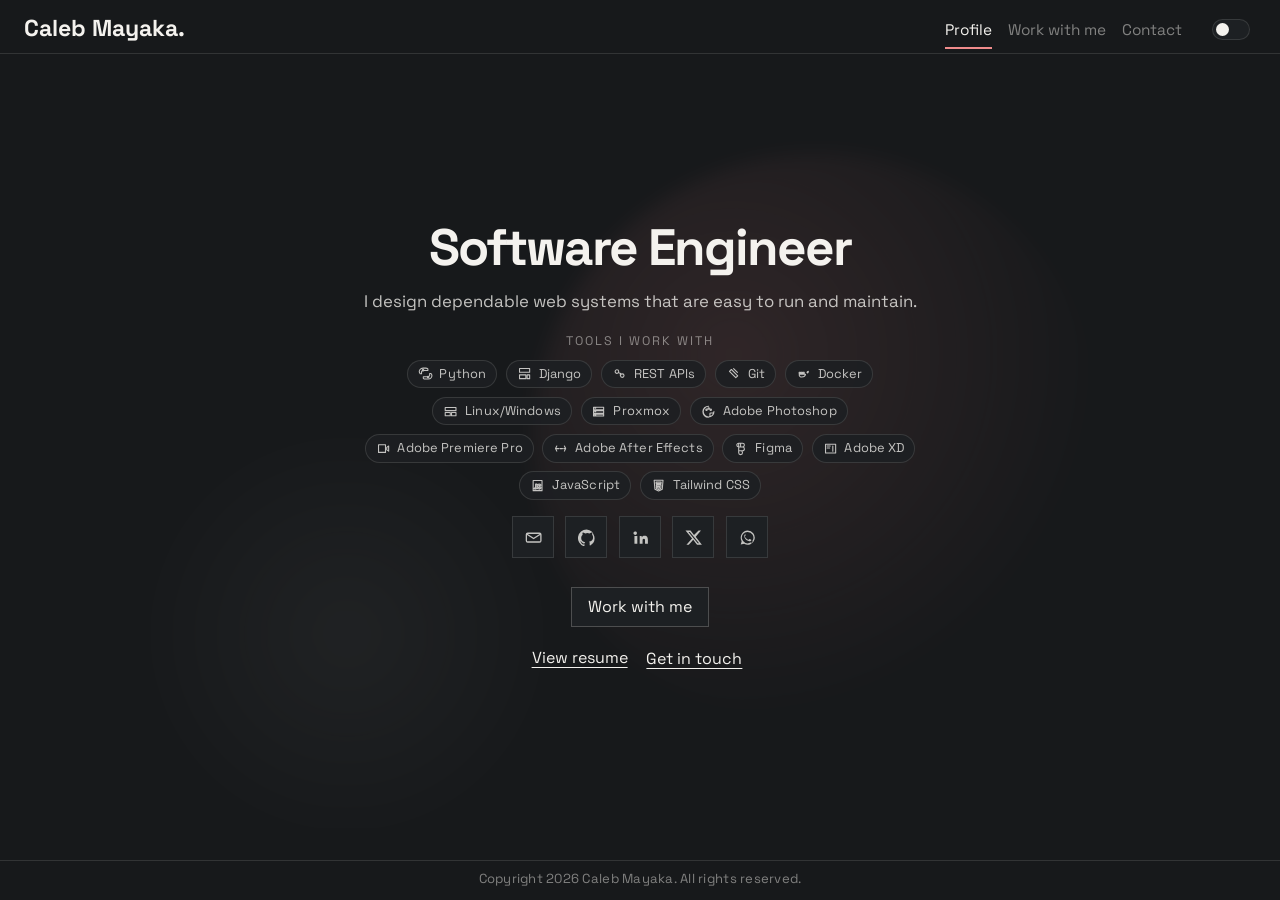
==== commit 47b0ab20: "update" ====
--- a/index.html
+++ b/index.html
@@ -178,7 +178,10 @@
                   <p class="section-copy profile-minimal__summary profile-anim-item" id="profile-summary" style="--intro-delay: 120ms">
                     I design dependable web systems that are easy to run and maintain.
                   </p>
-                  <div class="focus-list profile-anim-item" id="focus-list" style="--intro-delay: 200ms"></div>
+                  <section class="profile-tools profile-anim-item" aria-label="Tools I Work With" style="--intro-delay: 200ms">
+                    <p class="meta-label profile-tools__label" id="profile-tools-label"></p>
+                    <div class="tools-row" id="profile-tools-list"></div>
+                  </section>
                   <div class="quick-links profile-minimal__links profile-anim-item" style="--intro-delay: 280ms">
                     <a aria-label="Email" class="profile-icon" id="hero-email">
                       <svg aria-hidden="true" viewBox="0 0 24 24">
--- a/assets/css/styles.css
+++ b/assets/css/styles.css
@@ -496,21 +496,61 @@
   color: var(--color-text-muted);
 }
 
-.focus-list {
+.profile-tools {
+  display: grid;
+  gap: 0.65rem;
+  margin-top: 0.2rem;
+  justify-items: center;
+}
+
+.profile-tools__label {
+  text-align: center;
+}
+
+.tools-row {
   display: flex;
   flex-wrap: wrap;
-  gap: 0.65rem;
-  margin-top: 0.2rem;
   justify-content: center;
-}
-
-.focus-pill {
+  gap: 0.55rem;
+  max-width: 36rem;
+}
+
+.tool-chip {
   display: inline-flex;
   align-items: center;
-  padding: 0.45rem 0.8rem;
+  gap: 0.42rem;
+  padding: 0.35rem 0.62rem;
   border: 1px solid var(--color-line);
+  border-radius: 999px;
+  background: color-mix(in srgb, var(--color-panel) 90%, transparent);
   color: var(--color-text-soft);
-  font-size: 0.92rem;
+  line-height: 1;
+}
+
+.tool-chip__icon {
+  width: 0.95rem;
+  height: 0.95rem;
+  display: inline-flex;
+  align-items: center;
+  justify-content: center;
+}
+
+.tool-chip__icon svg {
+  width: 100%;
+  height: 100%;
+}
+
+.tool-chip__icon svg path {
+  fill: none;
+  stroke: currentColor;
+  stroke-width: 1.7;
+  stroke-linecap: round;
+  stroke-linejoin: round;
+}
+
+.tool-chip__text {
+  font-size: 0.8rem;
+  letter-spacing: 0.01em;
 }
 
 .panel-actions {
@@ -1243,6 +1283,18 @@
     gap: 0.75rem;
   }
 
+  .tools-row {
+    gap: 0.48rem;
+  }
+
+  .tool-chip {
+    padding: 0.32rem 0.56rem;
+  }
+
+  .tool-chip__text {
+    font-size: 0.76rem;
+  }
+
   .services-grid {
     gap: 1rem;
   }
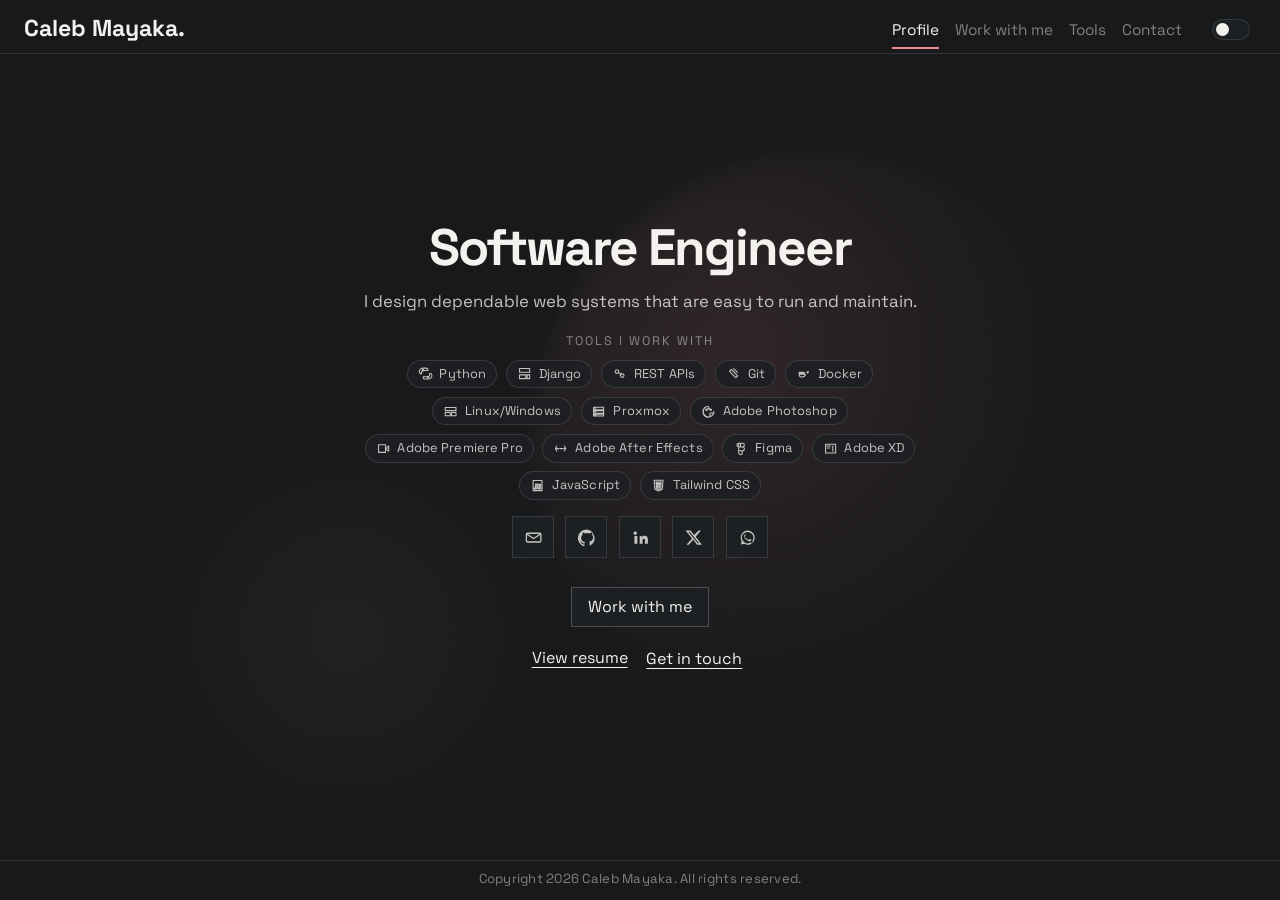
==== commit 031ecef6: "update" ====
--- a/index.html
+++ b/index.html
@@ -143,6 +143,16 @@
               Work with me
             </button>
             <button
+              aria-controls="panel-tools"
+              class="site-nav__link"
+              data-tab-trigger="tools"
+              id="tab-tools"
+              role="tab"
+              type="button"
+            >
+              Tools
+            </button>
+            <button
               aria-controls="panel-contact"
               class="site-nav__link"
               data-tab-trigger="contact"
@@ -240,6 +250,28 @@
               </section>
 
               <section
+                aria-labelledby="tab-tools"
+                class="tab-panel"
+                data-tab-panel="tools"
+                id="panel-tools"
+                role="tabpanel"
+                hidden
+              >
+                <div class="section-heading">
+                  <p class="eyebrow">Tools</p>
+                </div>
+
+                <div class="tools-hub tools-hub--catalog">
+                  <div class="toolbox-grid" id="tools-live-list"></div>
+
+                  <aside class="tools-roadmap">
+                    <h3>Planned next</h3>
+                    <ul class="tools-roadmap__list" id="tools-planned-list"></ul>
+                  </aside>
+                </div>
+              </section>
+
+              <section
                 aria-labelledby="tab-contact"
                 class="tab-panel"
                 data-tab-panel="contact"
--- a/assets/css/styles.css
+++ b/assets/css/styles.css
@@ -460,7 +460,8 @@
 }
 
 html[data-active-tab="consultancy"] .section-heading,
-html[data-active-tab="contact"] .section-heading {
+html[data-active-tab="contact"] .section-heading,
+html[data-active-tab="tools"] .section-heading {
   margin-bottom: 1.2rem;
 }
 
@@ -472,7 +473,8 @@
 }
 
 html[data-active-tab="consultancy"] .section-title,
-html[data-active-tab="contact"] .section-title {
+html[data-active-tab="contact"] .section-title,
+html[data-active-tab="tools"] .section-title {
   max-width: 22ch;
 }
 
@@ -481,7 +483,8 @@
 }
 
 html[data-active-tab="consultancy"] .section-copy,
-html[data-active-tab="contact"] .section-copy {
+html[data-active-tab="contact"] .section-copy,
+html[data-active-tab="tools"] .section-copy {
   max-width: 52rem;
 }
 
@@ -1051,6 +1054,842 @@
   border-color: var(--color-line-strong);
 }
 
+.tools-hub {
+  display: grid;
+  gap: 1rem;
+}
+
+.tools-hub--catalog {
+  grid-template-columns: minmax(0, 1fr) minmax(15rem, 21rem);
+  align-items: start;
+}
+
+.tools-hub--catalog .tools-overview {
+  grid-column: 1 / -1;
+}
+
+.toolbox-grid {
+  display: grid;
+  grid-template-columns: repeat(auto-fit, minmax(16rem, 1fr));
+  gap: 0.85rem;
+}
+
+.toolbox-card {
+  border: 1px solid var(--color-line);
+  background: var(--color-panel);
+  padding: 1rem;
+  display: grid;
+  gap: 0.72rem;
+  align-content: start;
+}
+
+.toolbox-card h3 {
+  font-size: 1.1rem;
+  line-height: 1.24;
+}
+
+.toolbox-card p {
+  color: var(--color-text-soft);
+  line-height: 1.6;
+}
+
+.toolbox-card .hero-link--service {
+  margin-top: 0.1rem;
+}
+
+.tools-overview {
+  border: 1px solid var(--color-line);
+  background: var(--color-panel);
+  padding: 1rem;
+  display: grid;
+  gap: 0.7rem;
+}
+
+.tools-overview__copy {
+  color: var(--color-text-soft);
+  line-height: 1.65;
+}
+
+.tools-metrics {
+  display: grid;
+  grid-template-columns: repeat(3, minmax(0, 1fr));
+  gap: 0.6rem;
+}
+
+.tools-metric {
+  border: 1px solid var(--color-line);
+  padding: 0.6rem 0.7rem;
+  display: grid;
+  gap: 0.35rem;
+}
+
+.tools-metric strong {
+  font-size: 1.05rem;
+  line-height: 1.2;
+}
+
+.tools-layout {
+  display: grid;
+  grid-template-columns: minmax(0, 1fr) minmax(15rem, 21rem);
+  gap: 1rem;
+  align-items: start;
+}
+
+.tools-live {
+  display: grid;
+  gap: 0.8rem;
+}
+
+.tools-live__header {
+  border: 1px solid var(--color-line);
+  background: var(--color-panel);
+  padding: 0.9rem 1rem;
+  display: grid;
+  gap: 0.45rem;
+}
+
+.tools-live__header h3,
+.tools-roadmap h3 {
+  font-size: 1.12rem;
+  line-height: 1.2;
+}
+
+.tools-live__header p {
+  color: var(--color-text-soft);
+  line-height: 1.6;
+}
+
+.tools-live__list {
+  display: grid;
+  gap: 1rem;
+}
+
+.tool-card {
+  width: 100%;
+}
+
+.tools-roadmap {
+  border: 1px solid var(--color-line);
+  background: var(--color-panel);
+  padding: 1rem;
+  display: grid;
+  gap: 0.8rem;
+  position: sticky;
+  top: 1rem;
+}
+
+.tool-page .page-shell {
+  min-height: 100svh;
+  height: auto;
+  grid-template-rows: auto minmax(0, 1fr) auto;
+}
+
+.tool-page-main {
+  padding-block: 1.45rem 2rem;
+}
+
+.tool-page-layout {
+  max-width: 56rem;
+  margin-inline: auto;
+  display: grid;
+  gap: 1rem;
+}
+
+.tool-page-head {
+  border: 1px solid var(--color-line);
+  background: var(--color-panel);
+  padding: 1rem;
+  display: grid;
+  gap: 0.7rem;
+}
+
+.tool-page-head p {
+  color: var(--color-text-soft);
+  line-height: 1.6;
+}
+
+.tool-page-nav {
+  display: flex;
+  flex-wrap: wrap;
+  gap: 0.75rem;
+}
+
+.tool-page-nav .hero-link {
+  text-underline-offset: 0.18em;
+}
+
+.tools-roadmap__list {
+  display: grid;
+  gap: 0.55rem;
+}
+
+.tools-roadmap__item {
+  border: 1px dashed var(--color-line-strong);
+  padding: 0.6rem 0.65rem;
+  display: grid;
+  gap: 0.22rem;
+}
+
+.tools-roadmap__item p {
+  color: var(--color-text);
+  line-height: 1.35;
+}
+
+.tools-roadmap__item span {
+  font-size: 0.76rem;
+  letter-spacing: 0.06em;
+  text-transform: uppercase;
+  color: var(--color-text-muted);
+}
+
+.password-tool {
+  border: 1px solid var(--color-line);
+  background: var(--color-panel);
+  padding: 1.25rem;
+  display: grid;
+  gap: 1.05rem;
+}
+
+.password-tool__header {
+  display: grid;
+  gap: 0.5rem;
+}
+
+.password-tool__header h2,
+.password-tool__header h3 {
+  font-size: 1.3rem;
+  line-height: 1.2;
+}
+
+.password-tool__header p {
+  color: var(--color-text-soft);
+  line-height: 1.6;
+}
+
+.password-tool__mode-switch {
+  display: flex;
+  flex-wrap: wrap;
+  gap: 0.5rem;
+}
+
+.password-tool__mode,
+.password-tool__preset {
+  padding: 0.45rem 0.72rem;
+  border: 1px solid var(--color-line);
+  background: color-mix(in srgb, var(--color-panel) 90%, transparent);
+  color: var(--color-text-soft);
+  transition: color 180ms ease, border-color 180ms ease;
+}
+
+.password-tool__mode:hover,
+.password-tool__mode:focus-visible,
+.password-tool__preset:hover,
+.password-tool__preset:focus-visible {
+  color: var(--color-accent);
+  border-color: var(--color-line-strong);
+}
+
+.password-tool__mode.is-active,
+.password-tool__preset.is-active {
+  color: var(--color-text);
+  border-color: var(--color-accent);
+}
+
+.password-tool__result {
+  display: grid;
+  gap: 0.55rem;
+}
+
+.password-tool__result-row {
+  display: grid;
+  grid-template-columns: minmax(0, 1fr) auto;
+  gap: 0.55rem;
+}
+
+.password-tool__result-row input {
+  width: 100%;
+  min-width: 0;
+  border: 1px solid var(--color-line);
+  background: color-mix(in srgb, var(--color-bg) 74%, transparent);
+  color: var(--color-text);
+  padding: 0.56rem 0.72rem;
+  font-family: ui-monospace, SFMono-Regular, Menlo, Consolas, "Liberation Mono", monospace;
+  font-size: 0.95rem;
+}
+
+.password-tool__controls {
+  display: grid;
+  gap: 0.8rem;
+}
+
+.password-tool__controls--passphrase {
+  max-width: 24rem;
+}
+
+.password-tool__presets {
+  border: 1px solid var(--color-line);
+  padding: 0.75rem;
+  display: grid;
+  gap: 0.6rem;
+}
+
+.password-tool__preset-list {
+  display: flex;
+  flex-wrap: wrap;
+  gap: 0.5rem;
+}
+
+.password-tool__length {
+  display: flex;
+  align-items: center;
+  justify-content: space-between;
+}
+
+.password-tool__length span:last-child {
+  color: var(--color-text-soft);
+  font-size: 0.95rem;
+}
+
+#password-length {
+  width: 100%;
+  accent-color: var(--color-accent);
+}
+
+#passphrase-word-count {
+  width: 100%;
+  accent-color: var(--color-accent);
+}
+
+.password-tool__options {
+  border: 1px solid var(--color-line);
+  padding: 0.75rem;
+  display: grid;
+  grid-template-columns: repeat(2, minmax(0, 1fr));
+  gap: 0.55rem;
+}
+
+.password-tool__options label {
+  display: inline-flex;
+  align-items: center;
+  gap: 0.45rem;
+  color: var(--color-text-soft);
+}
+
+.password-tool__options input[type="checkbox"] {
+  accent-color: var(--color-accent);
+}
+
+.password-tool__toggle {
+  display: flex;
+  align-items: flex-start;
+  gap: 0.55rem;
+  color: var(--color-text-soft);
+  line-height: 1.55;
+}
+
+.password-tool__toggle input[type="checkbox"] {
+  margin-top: 0.2rem;
+  accent-color: var(--color-accent);
+}
+
+.password-tool__field {
+  display: grid;
+  gap: 0.42rem;
+}
+
+.password-tool__field input,
+.password-tool__field select {
+  width: 100%;
+  border: 1px solid var(--color-line);
+  background: color-mix(in srgb, var(--color-bg) 74%, transparent);
+  color: var(--color-text);
+  padding: 0.56rem 0.72rem;
+  font: inherit;
+}
+
+.password-tool__mins {
+  border: 1px solid var(--color-line);
+  padding: 0.75rem;
+  display: grid;
+  gap: 0.6rem;
+}
+
+.password-tool__mins-grid {
+  display: grid;
+  grid-template-columns: repeat(2, minmax(0, 1fr));
+  gap: 0.55rem;
+}
+
+.password-tool__mins-grid label {
+  display: grid;
+  grid-template-columns: minmax(0, 1fr) auto;
+  align-items: center;
+  gap: 0.62rem;
+  color: var(--color-text-soft);
+}
+
+.password-tool__mins-grid input {
+  width: 4.3rem;
+  border: 1px solid var(--color-line);
+  background: color-mix(in srgb, var(--color-bg) 74%, transparent);
+  color: var(--color-text);
+  padding: 0.38rem 0.45rem;
+  font: inherit;
+}
+
+.password-tool__mins-grid input:disabled {
+  opacity: 0.5;
+  cursor: not-allowed;
+}
+
+.password-tool__footer {
+  display: grid;
+  gap: 0.55rem;
+}
+
+.password-tool__action {
+  display: inline-flex;
+  align-items: center;
+  justify-content: center;
+  padding: 0.52rem 0.92rem;
+  border: 1px solid var(--color-line-strong);
+  background: color-mix(in srgb, var(--color-panel) 90%, transparent);
+  color: var(--color-text);
+  transition: color 180ms ease, border-color 180ms ease;
+}
+
+.password-tool__action:hover,
+.password-tool__action:focus-visible {
+  color: var(--color-accent);
+  border-color: var(--color-accent);
+}
+
+.password-tool__action:disabled {
+  opacity: 0.55;
+  cursor: not-allowed;
+}
+
+.password-tool__action--primary {
+  width: fit-content;
+}
+
+.password-tool__strength-wrap {
+  display: grid;
+  gap: 0.42rem;
+}
+
+.password-tool__strength,
+.password-tool__status,
+.password-tool__guidance {
+  color: var(--color-text-soft);
+  line-height: 1.5;
+}
+
+.password-tool__meter {
+  width: 100%;
+  height: 0.46rem;
+  border: 1px solid var(--color-line);
+  background: color-mix(in srgb, var(--color-panel) 88%, transparent);
+  overflow: hidden;
+}
+
+.password-tool__meter-bar {
+  display: block;
+  width: 0;
+  height: 100%;
+  background: linear-gradient(90deg, #f08c8c 0%, #e6bf6b 45%, #75c294 100%);
+  transition: width 180ms ease;
+}
+
+.password-tool__guidance {
+  font-size: 0.88rem;
+  color: var(--color-text-muted);
+}
+
+.password-tool__status {
+  min-height: 1.4em;
+}
+
+.password-tool__status.is-error {
+  color: #f08c8c;
+}
+
+.password-tool__status.is-success {
+  color: #75c294;
+}
+
+.password-tool__status.is-warning {
+  color: #e6bf6b;
+}
+
+.typing-tool {
+  border: 1px solid var(--color-line);
+  background: var(--color-panel);
+  padding: 1.25rem;
+  display: grid;
+  gap: 1rem;
+}
+
+.typing-tool__header {
+  display: grid;
+  gap: 0.48rem;
+}
+
+.typing-tool__header h3 {
+  font-size: 1.3rem;
+  line-height: 1.2;
+}
+
+.typing-tool__header p {
+  color: var(--color-text-soft);
+  line-height: 1.6;
+}
+
+.typing-tool__controls {
+  display: flex;
+  flex-wrap: wrap;
+  gap: 0.7rem;
+  justify-content: space-between;
+  align-items: center;
+}
+
+.typing-tool__durations,
+.typing-tool__actions {
+  display: inline-flex;
+  flex-wrap: wrap;
+  gap: 0.5rem;
+}
+
+.typing-tool__duration {
+  padding: 0.45rem 0.72rem;
+  border: 1px solid var(--color-line);
+  background: color-mix(in srgb, var(--color-panel) 90%, transparent);
+  color: var(--color-text-soft);
+  transition: color 180ms ease, border-color 180ms ease;
+}
+
+.typing-tool__duration:hover,
+.typing-tool__duration:focus-visible {
+  color: var(--color-accent);
+  border-color: var(--color-line-strong);
+}
+
+.typing-tool__duration.is-active {
+  color: var(--color-text);
+  border-color: var(--color-accent);
+}
+
+.typing-tool__stats {
+  display: grid;
+  grid-template-columns: repeat(5, minmax(0, 1fr));
+  gap: 0.65rem;
+}
+
+.typing-tool__stats p {
+  border: 1px solid var(--color-line);
+  padding: 0.55rem 0.65rem;
+  display: grid;
+  gap: 0.35rem;
+}
+
+.typing-tool__stats strong {
+  font-size: 1.08rem;
+  line-height: 1.2;
+  color: var(--color-text);
+}
+
+.typing-tool__prompt {
+  border: 1px solid var(--color-line);
+  padding: 0.75rem;
+  min-height: 8.4rem;
+  line-height: 1.72;
+  color: var(--color-text-soft);
+  white-space: pre-wrap;
+  word-break: break-word;
+}
+
+.typing-char {
+  white-space: pre;
+}
+
+.typing-char.is-correct {
+  color: #75c294;
+}
+
+.typing-char.is-incorrect {
+  color: #f08c8c;
+  text-decoration: underline;
+  text-decoration-thickness: 2px;
+  text-underline-offset: 0.15em;
+}
+
+.typing-char.is-current {
+  background: color-mix(in srgb, var(--color-accent) 28%, transparent);
+  color: var(--color-text);
+}
+
+.typing-tool__label {
+  margin-top: -0.2rem;
+}
+
+#typing-input {
+  width: 100%;
+  border: 1px solid var(--color-line);
+  background: color-mix(in srgb, var(--color-bg) 74%, transparent);
+  color: var(--color-text);
+  padding: 0.65rem 0.72rem;
+  font: inherit;
+  line-height: 1.55;
+  resize: vertical;
+}
+
+#typing-input:focus-visible,
+.password-tool__result-row input:focus-visible,
+#password-length:focus-visible,
+#passphrase-word-count:focus-visible,
+.password-tool__mode:focus-visible,
+.password-tool__preset:focus-visible,
+.password-tool__field input:focus-visible,
+.password-tool__field select:focus-visible,
+.password-tool__mins-grid input:focus-visible,
+.pomodoro-tool__phase:focus-visible,
+.pomodoro-tool__focus-preset:focus-visible,
+.pomodoro-tool__settings-grid input:focus-visible,
+.pomodoro-tool__advanced > summary:focus-visible,
+.typing-tool__duration:focus-visible,
+.password-tool__action:focus-visible {
+  outline: 2px solid color-mix(in srgb, var(--color-accent) 82%, transparent);
+  outline-offset: 2px;
+}
+
+.typing-tool__status {
+  min-height: 1.4em;
+  color: var(--color-text-soft);
+}
+
+.typing-tool__status.is-error {
+  color: #f08c8c;
+}
+
+.typing-tool__status.is-success {
+  color: #75c294;
+}
+
+.pomodoro-tool {
+  border: 1px solid var(--color-line);
+  background: var(--color-panel);
+  padding: 1.25rem;
+  display: grid;
+  gap: 1rem;
+}
+
+.pomodoro-tool__header {
+  display: grid;
+  gap: 0.48rem;
+}
+
+.pomodoro-tool__header h2 {
+  font-size: 1.3rem;
+  line-height: 1.2;
+}
+
+.pomodoro-tool__phase-switch {
+  display: inline-flex;
+  flex-wrap: wrap;
+  gap: 0.5rem;
+}
+
+.pomodoro-tool__phase {
+  padding: 0.45rem 0.72rem;
+  border: 1px solid var(--color-line);
+  background: color-mix(in srgb, var(--color-panel) 90%, transparent);
+  color: var(--color-text-soft);
+  transition: color 180ms ease, border-color 180ms ease;
+}
+
+.pomodoro-tool__phase:hover,
+.pomodoro-tool__phase:focus-visible {
+  color: var(--color-accent);
+  border-color: var(--color-line-strong);
+}
+
+.pomodoro-tool__phase.is-active {
+  color: var(--color-text);
+  border-color: var(--color-accent);
+}
+
+.pomodoro-tool__focus-presets {
+  display: inline-flex;
+  flex-wrap: wrap;
+  gap: 0.5rem;
+}
+
+.pomodoro-tool__focus-preset {
+  padding: 0.4rem 0.66rem;
+  border: 1px solid var(--color-line);
+  background: color-mix(in srgb, var(--color-panel) 90%, transparent);
+  color: var(--color-text-soft);
+  transition: color 180ms ease, border-color 180ms ease;
+}
+
+.pomodoro-tool__focus-preset:hover,
+.pomodoro-tool__focus-preset:focus-visible {
+  color: var(--color-accent);
+  border-color: var(--color-line-strong);
+}
+
+.pomodoro-tool__focus-preset.is-active {
+  color: var(--color-text);
+  border-color: var(--color-accent);
+}
+
+.pomodoro-tool__clock {
+  position: relative;
+  width: min(100%, 18rem);
+  aspect-ratio: 1 / 1;
+  margin-inline: auto;
+  display: grid;
+  place-items: center;
+}
+
+.pomodoro-tool__clock-ring {
+  width: 100%;
+  height: 100%;
+  transform: rotate(-90deg);
+}
+
+.pomodoro-tool__clock-track {
+  fill: none;
+  stroke: color-mix(in srgb, var(--color-line) 88%, transparent);
+  stroke-width: 8;
+}
+
+.pomodoro-tool__clock-progress {
+  fill: none;
+  stroke: var(--color-accent);
+  stroke-width: 8;
+  stroke-linecap: round;
+  transition: stroke-dashoffset 220ms linear;
+  will-change: stroke-dashoffset;
+}
+
+.pomodoro-tool__clock-center {
+  position: absolute;
+  inset: 0;
+  display: grid;
+  place-content: center;
+  justify-items: center;
+  text-align: center;
+  gap: 0.35rem;
+}
+
+.pomodoro-tool__time {
+  font-size: clamp(2.2rem, 8vw, 3.8rem);
+  font-weight: 700;
+  line-height: 1;
+  letter-spacing: 0.03em;
+}
+
+.pomodoro-tool__meta {
+  margin: 0;
+  color: var(--color-text-soft);
+  line-height: 1.55;
+  font-size: 0.95rem;
+}
+
+.pomodoro-tool__meta strong {
+  color: var(--color-text);
+}
+
+.pomodoro-tool__actions {
+  display: flex;
+  flex-wrap: wrap;
+  gap: 0.55rem;
+}
+
+.pomodoro-tool__advanced {
+  border: 1px solid var(--color-line);
+  background: color-mix(in srgb, var(--color-panel) 90%, transparent);
+}
+
+.pomodoro-tool__advanced > summary {
+  list-style: none;
+  cursor: pointer;
+  padding: 0.68rem 0.75rem;
+}
+
+.pomodoro-tool__advanced > summary::-webkit-details-marker {
+  display: none;
+}
+
+.pomodoro-tool__advanced[open] > summary {
+  border-bottom: 1px solid var(--color-line);
+}
+
+.pomodoro-tool__advanced-body {
+  padding: 0.75rem;
+  display: grid;
+  gap: 0.75rem;
+}
+
+.pomodoro-tool__advanced-actions {
+  display: flex;
+  flex-wrap: wrap;
+  gap: 0.55rem;
+}
+
+.pomodoro-tool__settings {
+  border: 0;
+  padding: 0;
+  display: grid;
+  gap: 0.75rem;
+}
+
+.pomodoro-tool__settings-grid {
+  display: grid;
+  grid-template-columns: repeat(2, minmax(0, 1fr));
+  gap: 0.65rem;
+}
+
+.pomodoro-tool__settings-grid label {
+  display: grid;
+  gap: 0.42rem;
+  color: var(--color-text-soft);
+}
+
+.pomodoro-tool__settings-grid input {
+  width: 100%;
+  border: 1px solid var(--color-line);
+  background: color-mix(in srgb, var(--color-bg) 74%, transparent);
+  color: var(--color-text);
+  padding: 0.52rem 0.62rem;
+  font: inherit;
+}
+
+.pomodoro-tool__autostart {
+  display: inline-flex;
+  align-items: center;
+  gap: 0.5rem;
+  color: var(--color-text-soft);
+}
+
+.pomodoro-tool__autostart input[type="checkbox"] {
+  accent-color: var(--color-accent);
+}
+
+.pomodoro-tool__status {
+  min-height: 1.4em;
+  color: var(--color-text-soft);
+}
+
+.pomodoro-tool__status.is-success {
+  color: #75c294;
+}
+
+.pomodoro-tool__status.is-warning {
+  color: #e6bf6b;
+}
+
 .deep-dive {
   position: fixed;
   inset: 0;
@@ -1248,6 +2087,18 @@
     min-height: clamp(13.5rem, 42vw, 18rem);
   }
 
+  .tools-layout {
+    grid-template-columns: 1fr;
+  }
+
+  .tools-hub--catalog {
+    grid-template-columns: 1fr;
+  }
+
+  .tools-roadmap {
+    position: static;
+  }
+
   body {
     overflow: auto;
   }
@@ -1295,6 +2146,125 @@
     font-size: 0.76rem;
   }
 
+  .tools-overview,
+  .tools-live__header,
+  .tools-roadmap {
+    padding: 0.85rem;
+  }
+
+  .tools-metrics {
+    grid-template-columns: 1fr;
+  }
+
+  .password-tool {
+    padding: 1rem;
+  }
+
+  .password-tool__mode-switch,
+  .password-tool__preset-list {
+    display: grid;
+    grid-template-columns: 1fr;
+  }
+
+  .password-tool__mode,
+  .password-tool__preset {
+    width: 100%;
+    text-align: center;
+  }
+
+  .typing-tool {
+    padding: 1rem;
+  }
+
+  .pomodoro-tool {
+    padding: 1rem;
+  }
+
+  .typing-tool__controls {
+    align-items: stretch;
+  }
+
+  .typing-tool__durations,
+  .typing-tool__actions {
+    width: 100%;
+    justify-content: flex-start;
+  }
+
+  .typing-tool__stats {
+    grid-template-columns: repeat(2, minmax(0, 1fr));
+  }
+
+  .password-tool__result-row {
+    grid-template-columns: 1fr;
+  }
+
+  .password-tool__action--primary,
+  .password-tool__result-row .password-tool__action {
+    width: 100%;
+  }
+
+  .password-tool__options {
+    grid-template-columns: 1fr;
+  }
+
+  .password-tool__mins-grid {
+    grid-template-columns: 1fr;
+  }
+
+  .password-tool__mins-grid label {
+    grid-template-columns: minmax(0, 1fr);
+    gap: 0.42rem;
+  }
+
+  .password-tool__mins-grid input {
+    width: 100%;
+  }
+
+  .typing-tool__actions .password-tool__action {
+    width: 100%;
+  }
+
+  .pomodoro-tool__phase-switch {
+    display: grid;
+    grid-template-columns: 1fr;
+  }
+
+  .pomodoro-tool__phase {
+    width: 100%;
+  }
+
+  .pomodoro-tool__focus-presets {
+    display: grid;
+    grid-template-columns: repeat(3, minmax(0, 1fr));
+    width: 100%;
+  }
+
+  .pomodoro-tool__focus-preset {
+    width: 100%;
+    text-align: center;
+  }
+
+  .pomodoro-tool__clock {
+    width: min(100%, 15rem);
+  }
+
+  .pomodoro-tool__actions {
+    display: grid;
+    grid-template-columns: repeat(3, minmax(0, 1fr));
+  }
+
+  .pomodoro-tool__actions .password-tool__action {
+    width: 100%;
+  }
+
+  .pomodoro-tool__advanced-body {
+    padding: 0.65rem;
+  }
+
+  .pomodoro-tool__settings-grid {
+    grid-template-columns: 1fr;
+  }
+
   .services-grid {
     gap: 1rem;
   }
@@ -1307,6 +2277,10 @@
 @media (min-width: 1081px) {
   body {
     overflow: hidden;
+  }
+
+  body.tool-page {
+    overflow: auto;
   }
 }
 
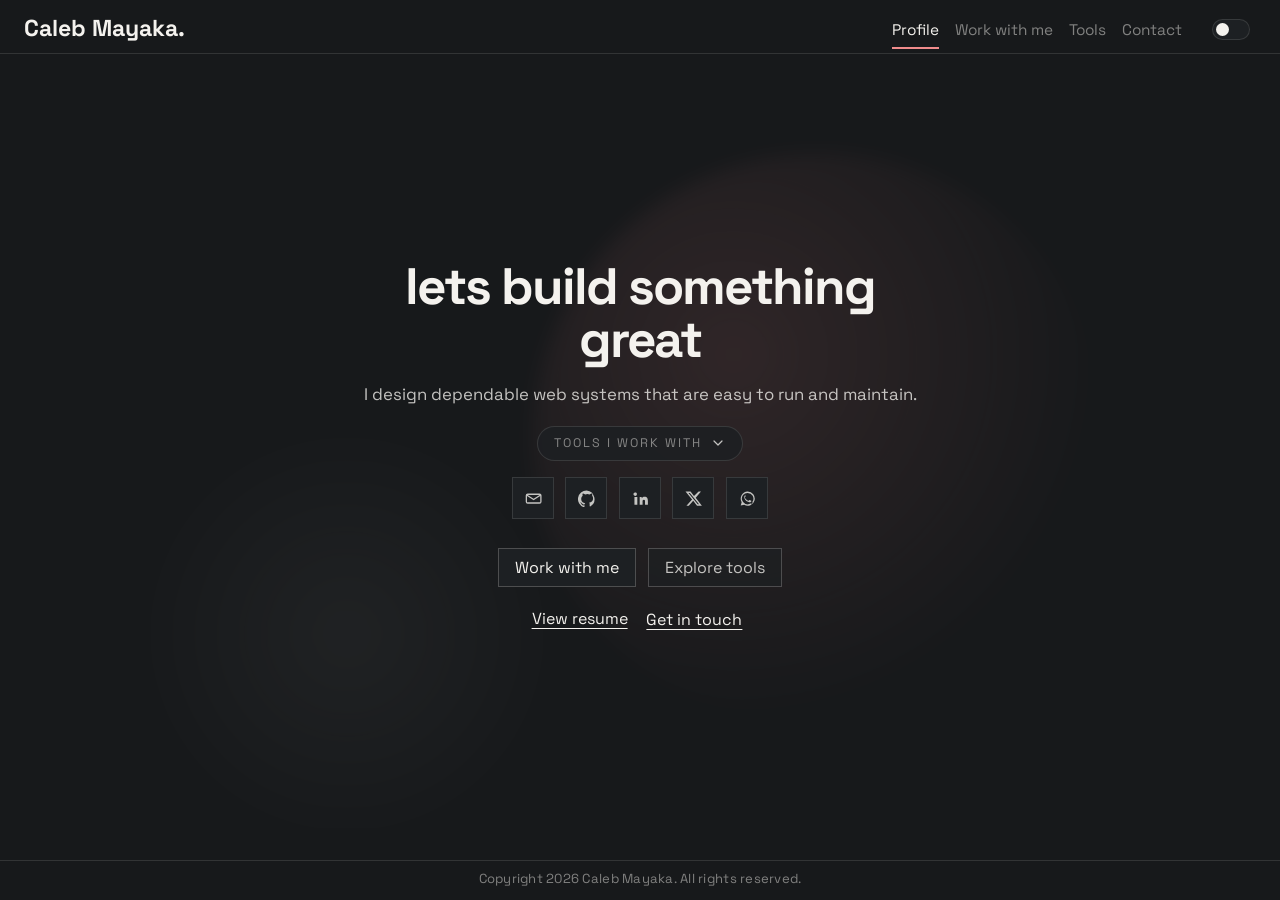
==== commit 81d9ee34: "update" ====
--- a/index.html
+++ b/index.html
@@ -184,13 +184,24 @@
                 role="tabpanel"
               >
                 <article class="profile-minimal" id="profile-minimal">
-                  <h1 class="section-title profile-minimal__title profile-anim-item" style="--intro-delay: 40ms">Software Engineer</h1>
+                  <h1 class="section-title profile-minimal__title profile-anim-item" style="--intro-delay: 40ms">lets build something great</h1>
                   <p class="section-copy profile-minimal__summary profile-anim-item" id="profile-summary" style="--intro-delay: 120ms">
                     I design dependable web systems that are easy to run and maintain.
                   </p>
                   <section class="profile-tools profile-anim-item" aria-label="Tools I Work With" style="--intro-delay: 200ms">
-                    <p class="meta-label profile-tools__label" id="profile-tools-label"></p>
-                    <div class="tools-row" id="profile-tools-list"></div>
+                    <details class="profile-tools__dropdown">
+                      <summary class="profile-tools__trigger">
+                        <span class="meta-label profile-tools__label" id="profile-tools-label"></span>
+                        <span class="profile-tools__chevron" aria-hidden="true">
+                          <svg viewBox="0 0 24 24" aria-hidden="true">
+                            <path d="m6 9 6 6 6-6" />
+                          </svg>
+                        </span>
+                      </summary>
+                      <div class="profile-tools__body">
+                        <div class="tools-row" id="profile-tools-list"></div>
+                      </div>
+                    </details>
                   </section>
                   <div class="quick-links profile-minimal__links profile-anim-item" style="--intro-delay: 280ms">
                     <a aria-label="Email" class="profile-icon" id="hero-email">
@@ -221,6 +232,7 @@
                   </div>
                   <div class="panel-actions panel-actions--primary profile-anim-item" style="--intro-delay: 360ms">
                     <button class="hero-link hero-link--standout" data-switch-tab="consultancy" type="button">Work with me</button>
+                    <button class="hero-link hero-link--standout hero-link--subtle" data-switch-tab="tools" type="button">Explore tools</button>
                   </div>
                   <div class="panel-actions profile-anim-item" style="--intro-delay: 440ms">
                     <a class="hero-link" download id="resume-link" rel="noreferrer" target="_blank">View resume</a>
--- a/assets/css/styles.css
+++ b/assets/css/styles.css
@@ -138,6 +138,8 @@
   grid-template-columns: auto 1fr auto;
   align-items: center;
   gap: 1.5rem;
+  width: calc(100% - 3rem);
+  max-width: none;
   padding-block: 1rem 0.65rem;
 }
 
@@ -504,10 +506,81 @@
   gap: 0.65rem;
   margin-top: 0.2rem;
   justify-items: center;
+  width: min(100%, 36rem);
 }
 
 .profile-tools__label {
   text-align: center;
+}
+
+.profile-tools__dropdown {
+  width: 100%;
+}
+
+.profile-tools__trigger {
+  list-style: none;
+  display: inline-flex;
+  align-items: center;
+  justify-content: center;
+  gap: 0.55rem;
+  width: fit-content;
+  margin-inline: auto;
+  padding: 0.52rem 0.95rem;
+  border: 1px solid var(--color-line);
+  border-radius: 999px;
+  background: color-mix(in srgb, var(--color-panel) 90%, transparent);
+  color: var(--color-text-soft);
+  cursor: pointer;
+  transition: color 180ms ease, border-color 180ms ease, background-color 180ms ease;
+}
+
+.profile-tools__trigger::marker {
+  content: "";
+}
+
+.profile-tools__trigger::-webkit-details-marker {
+  display: none;
+}
+
+.profile-tools__trigger:hover,
+.profile-tools__trigger:focus-visible {
+  color: var(--color-text);
+  border-color: var(--color-line-strong);
+}
+
+.profile-tools__trigger:focus-visible {
+  outline: 2px solid color-mix(in srgb, var(--color-accent) 55%, transparent);
+  outline-offset: 3px;
+}
+
+.profile-tools__chevron {
+  width: 1rem;
+  height: 1rem;
+  display: inline-flex;
+  align-items: center;
+  justify-content: center;
+  transition: transform 180ms ease;
+}
+
+.profile-tools__chevron svg {
+  width: 100%;
+  height: 100%;
+}
+
+.profile-tools__chevron svg path {
+  fill: none;
+  stroke: currentColor;
+  stroke-width: 1.8;
+  stroke-linecap: round;
+  stroke-linejoin: round;
+}
+
+.profile-tools__dropdown[open] .profile-tools__chevron {
+  transform: rotate(180deg);
+}
+
+.profile-tools__body {
+  padding-top: 0.85rem;
 }
 
 .tools-row {
@@ -590,6 +663,16 @@
 
 .hero-link--standout:hover {
   border-color: var(--color-accent);
+}
+
+.hero-link--subtle {
+  background: color-mix(in srgb, var(--color-panel) 68%, transparent);
+  color: var(--color-text-soft);
+}
+
+.hero-link--subtle:hover,
+.hero-link--subtle:focus-visible {
+  color: var(--color-text);
 }
 
 .hero-link--standout.is-pulsing {
@@ -1598,6 +1681,107 @@
   color: var(--color-text);
 }
 
+.typing-tool__leaderboard {
+  border: 1px solid var(--color-line);
+  background: color-mix(in srgb, var(--color-panel) 92%, transparent);
+  padding: 0.82rem;
+  display: grid;
+  gap: 0.5rem;
+}
+
+.typing-tool__leaderboard-head {
+  display: flex;
+  align-items: center;
+  justify-content: space-between;
+  gap: 0.75rem;
+}
+
+.typing-tool__leaderboard-head h3 {
+  font-size: 1rem;
+  line-height: 1.2;
+}
+
+.typing-tool__clear {
+  border: 1px solid var(--color-line);
+  background: transparent;
+  color: var(--color-text-soft);
+  padding: 0.32rem 0.62rem;
+  font: inherit;
+  font-size: 0.82rem;
+  transition: color 180ms ease, border-color 180ms ease;
+}
+
+.typing-tool__clear:hover,
+.typing-tool__clear:focus-visible {
+  color: var(--color-accent);
+  border-color: var(--color-line-strong);
+}
+
+.typing-tool__leaderboard-note {
+  color: var(--color-text-muted);
+  font-size: 0.82rem;
+}
+
+.typing-tool__leaderboard-list {
+  list-style: none;
+  margin: 0;
+  padding: 0;
+  display: grid;
+  gap: 0;
+}
+
+.typing-tool__leaderboard-item {
+  display: grid;
+  grid-template-columns: auto 1fr auto;
+  align-items: center;
+  gap: 0.7rem;
+  padding: 0.45rem 0;
+  border-bottom: 1px solid color-mix(in srgb, var(--color-line) 72%, transparent);
+}
+
+.typing-tool__leaderboard-item:last-child {
+  border-bottom: 0;
+}
+
+.typing-tool__leaderboard-item.is-current-mode {
+  background: color-mix(in srgb, var(--color-accent) 8%, transparent);
+}
+
+.typing-tool__leaderboard-rank {
+  color: var(--color-text-muted);
+  font-size: 0.8rem;
+  min-width: 1.8rem;
+}
+
+.typing-tool__leaderboard-detail {
+  display: grid;
+  gap: 0.12rem;
+}
+
+.typing-tool__leaderboard-detail strong {
+  font-size: 0.94rem;
+  line-height: 1.2;
+}
+
+.typing-tool__leaderboard-detail span {
+  color: var(--color-text-muted);
+  font-size: 0.79rem;
+  line-height: 1.35;
+}
+
+.typing-tool__leaderboard-date {
+  color: var(--color-text-muted);
+  font-size: 0.75rem;
+  text-align: right;
+}
+
+.typing-tool__leaderboard-empty {
+  color: var(--color-text-muted);
+  font-size: 0.86rem;
+  border-bottom: 0;
+  padding: 0.25rem 0;
+}
+
 .typing-tool__prompt {
   border: 1px solid var(--color-line);
   padding: 0.75rem;
@@ -1647,16 +1831,29 @@
 .password-tool__result-row input:focus-visible,
 #password-length:focus-visible,
 #passphrase-word-count:focus-visible,
+#qr-input:focus-visible,
+#qr-level:focus-visible,
+#qr-size:focus-visible,
+#palette-size:focus-visible,
+#palette-mode:focus-visible,
+.snake-tool__meta select:focus-visible,
+#sudoku-difficulty:focus-visible,
+.sudoku-cell:focus-visible,
+.snake-touch-btn:focus-visible,
+.palette-swatch__input:focus-visible,
+.palette-swatch__btn:focus-visible,
 .password-tool__mode:focus-visible,
 .password-tool__preset:focus-visible,
 .password-tool__field input:focus-visible,
 .password-tool__field select:focus-visible,
 .password-tool__mins-grid input:focus-visible,
+.calculator-key:focus-visible,
 .pomodoro-tool__phase:focus-visible,
 .pomodoro-tool__focus-preset:focus-visible,
 .pomodoro-tool__settings-grid input:focus-visible,
 .pomodoro-tool__advanced > summary:focus-visible,
 .typing-tool__duration:focus-visible,
+.typing-tool__clear:focus-visible,
 .password-tool__action:focus-visible {
   outline: 2px solid color-mix(in srgb, var(--color-accent) 82%, transparent);
   outline-offset: 2px;
@@ -1890,6 +2087,616 @@
   color: #e6bf6b;
 }
 
+.qr-tool {
+  border: 1px solid var(--color-line);
+  background: var(--color-panel);
+  padding: 1.25rem;
+  display: grid;
+  gap: 1rem;
+}
+
+.qr-tool__header {
+  display: grid;
+  gap: 0.5rem;
+}
+
+.qr-tool__header h2 {
+  font-size: 1.3rem;
+  line-height: 1.2;
+}
+
+.qr-tool__header p {
+  color: var(--color-text-soft);
+  line-height: 1.6;
+}
+
+.qr-tool__controls {
+  display: grid;
+  gap: 0.75rem;
+  max-width: 26rem;
+}
+
+.qr-tool__field {
+  display: grid;
+  gap: 0.42rem;
+}
+
+#qr-input,
+#qr-level {
+  width: 100%;
+  border: 1px solid var(--color-line);
+  background: color-mix(in srgb, var(--color-bg) 74%, transparent);
+  color: var(--color-text);
+  padding: 0.62rem 0.7rem;
+  font: inherit;
+  line-height: 1.55;
+}
+
+#qr-input {
+  resize: vertical;
+  min-height: 6.8rem;
+}
+
+.qr-tool__size {
+  display: flex;
+  align-items: center;
+  justify-content: space-between;
+}
+
+#qr-size {
+  width: 100%;
+  accent-color: var(--color-accent);
+}
+
+.qr-tool__size span:last-child {
+  color: var(--color-text-soft);
+}
+
+.qr-tool__actions {
+  display: flex;
+  flex-wrap: wrap;
+  gap: 0.55rem;
+}
+
+.qr-tool__preview-wrap {
+  border: 1px solid var(--color-line);
+  background:
+    radial-gradient(circle at 15% 10%, color-mix(in srgb, var(--color-accent) 22%, transparent), transparent 50%),
+    color-mix(in srgb, var(--color-panel) 90%, transparent);
+  min-height: clamp(14rem, 36vw, 20rem);
+  display: grid;
+  place-items: center;
+  padding: 1rem;
+}
+
+.qr-tool__preview {
+  width: min(100%, 18rem);
+  aspect-ratio: 1 / 1;
+  display: grid;
+  place-items: center;
+}
+
+.qr-tool__preview canvas,
+.qr-tool__preview img {
+  display: block;
+  width: 100%;
+  height: auto;
+}
+
+.qr-tool__hint {
+  color: var(--color-text-muted);
+  line-height: 1.5;
+  font-size: 0.88rem;
+}
+
+.qr-tool__status {
+  min-height: 1.4em;
+  color: var(--color-text-soft);
+}
+
+.qr-tool__status.is-error {
+  color: #f08c8c;
+}
+
+.qr-tool__status.is-success {
+  color: #75c294;
+}
+
+.qr-tool__status.is-warning {
+  color: #e6bf6b;
+}
+
+.calculator-tool {
+  border: 1px solid var(--color-line);
+  background: var(--color-panel);
+  padding: 1.25rem;
+  display: grid;
+  gap: 1rem;
+}
+
+.calculator-tool__header {
+  display: grid;
+  gap: 0.5rem;
+}
+
+.calculator-tool__header h2 {
+  font-size: 1.3rem;
+  line-height: 1.2;
+}
+
+.calculator-tool__header p {
+  color: var(--color-text-soft);
+  line-height: 1.6;
+}
+
+.calculator-tool__display {
+  border: 1px solid var(--color-line);
+  background: color-mix(in srgb, var(--color-bg) 75%, transparent);
+  padding: 0.75rem;
+  display: grid;
+  gap: 0.35rem;
+}
+
+.calculator-tool__expression {
+  min-height: 1.2em;
+  color: var(--color-text-muted);
+  font-size: 0.88rem;
+  text-align: right;
+}
+
+.calculator-tool__value {
+  font-size: clamp(1.8rem, 5vw, 2.45rem);
+  line-height: 1.05;
+  text-align: right;
+  font-weight: 700;
+  letter-spacing: 0.02em;
+  font-family: ui-monospace, SFMono-Regular, Menlo, Consolas, "Liberation Mono", monospace;
+  word-break: break-all;
+}
+
+.calculator-tool__keys {
+  display: grid;
+  grid-template-columns: repeat(4, minmax(0, 1fr));
+  gap: 0.55rem;
+}
+
+.calculator-key {
+  min-height: 3rem;
+  border: 1px solid var(--color-line);
+  background: color-mix(in srgb, var(--color-panel) 92%, transparent);
+  color: var(--color-text);
+  font-size: 1.02rem;
+  transition: color 180ms ease, border-color 180ms ease, background-color 180ms ease;
+}
+
+.calculator-key:hover,
+.calculator-key:focus-visible {
+  color: var(--color-accent);
+  border-color: var(--color-line-strong);
+}
+
+.calculator-key--utility {
+  color: var(--color-text-soft);
+}
+
+.calculator-key--operator {
+  background: color-mix(in srgb, var(--color-accent) 14%, var(--color-panel));
+}
+
+.calculator-key--equals {
+  background: color-mix(in srgb, var(--color-accent) 24%, var(--color-panel));
+  border-color: color-mix(in srgb, var(--color-accent) 55%, var(--color-line));
+}
+
+.calculator-key--wide {
+  grid-column: span 2;
+}
+
+.calculator-tool__actions {
+  display: flex;
+  flex-wrap: wrap;
+  gap: 0.55rem;
+}
+
+.calculator-tool__status {
+  min-height: 1.4em;
+  color: var(--color-text-soft);
+}
+
+.calculator-tool__status.is-error {
+  color: #f08c8c;
+}
+
+.calculator-tool__status.is-success {
+  color: #75c294;
+}
+
+.color-palette-tool {
+  border: 1px solid var(--color-line);
+  background: var(--color-panel);
+  padding: 1.25rem;
+  display: grid;
+  gap: 1rem;
+}
+
+.color-palette-tool__header {
+  display: grid;
+  gap: 0.5rem;
+}
+
+.color-palette-tool__header h2 {
+  font-size: 1.3rem;
+  line-height: 1.2;
+}
+
+.color-palette-tool__header p {
+  color: var(--color-text-soft);
+  line-height: 1.6;
+}
+
+.color-palette-tool__controls {
+  display: grid;
+  gap: 0.75rem;
+  max-width: 26rem;
+}
+
+.color-palette-tool__field {
+  display: grid;
+  gap: 0.42rem;
+}
+
+.color-palette-tool__size {
+  display: flex;
+  align-items: center;
+  justify-content: space-between;
+}
+
+#palette-size {
+  width: 100%;
+  accent-color: var(--color-accent);
+}
+
+#palette-mode {
+  width: 100%;
+  border: 1px solid var(--color-line);
+  background: color-mix(in srgb, var(--color-bg) 74%, transparent);
+  color: var(--color-text);
+  padding: 0.56rem 0.7rem;
+  font: inherit;
+}
+
+.color-palette-tool__size span:last-child {
+  color: var(--color-text-soft);
+}
+
+.color-palette-tool__actions {
+  display: flex;
+  flex-wrap: wrap;
+  gap: 0.55rem;
+}
+
+.color-palette-tool__swatches {
+  display: grid;
+  grid-template-columns: repeat(auto-fit, minmax(13rem, 1fr));
+  gap: 0.75rem;
+}
+
+.palette-swatch {
+  border: 1px solid var(--color-line);
+  background: color-mix(in srgb, var(--color-panel) 92%, transparent);
+  display: grid;
+  grid-template-rows: auto 1fr;
+}
+
+.palette-swatch__preview {
+  min-height: 5.8rem;
+  border-bottom: 1px solid var(--color-line);
+}
+
+.palette-swatch__body {
+  padding: 0.65rem;
+  display: grid;
+  gap: 0.5rem;
+}
+
+.palette-swatch__input {
+  width: 100%;
+  border: 1px solid var(--color-line);
+  background: color-mix(in srgb, var(--color-bg) 74%, transparent);
+  color: var(--color-text);
+  padding: 0.45rem 0.55rem;
+  font: inherit;
+  text-transform: uppercase;
+}
+
+.palette-swatch__actions {
+  display: flex;
+  flex-wrap: wrap;
+  gap: 0.45rem;
+}
+
+.palette-swatch__btn {
+  padding: 0.35rem 0.62rem;
+  border: 1px solid var(--color-line);
+  background: color-mix(in srgb, var(--color-panel) 90%, transparent);
+  color: var(--color-text-soft);
+  transition: color 180ms ease, border-color 180ms ease;
+}
+
+.palette-swatch__btn:hover,
+.palette-swatch__btn:focus-visible {
+  color: var(--color-accent);
+  border-color: var(--color-line-strong);
+}
+
+.palette-swatch__btn.is-locked {
+  color: var(--color-text);
+  border-color: var(--color-accent);
+}
+
+.color-palette-tool__status {
+  min-height: 1.4em;
+  color: var(--color-text-soft);
+}
+
+.color-palette-tool__status.is-error {
+  color: #f08c8c;
+}
+
+.color-palette-tool__status.is-success {
+  color: #75c294;
+}
+
+.snake-tool {
+  border: 1px solid var(--color-line);
+  background: var(--color-panel);
+  padding: 1.25rem;
+  display: grid;
+  gap: 1rem;
+}
+
+.snake-tool__header {
+  display: grid;
+  gap: 0.5rem;
+}
+
+.snake-tool__header h2 {
+  font-size: 1.3rem;
+  line-height: 1.2;
+}
+
+.snake-tool__header p {
+  color: var(--color-text-soft);
+  line-height: 1.6;
+}
+
+.snake-tool__meta {
+  display: grid;
+  grid-template-columns: repeat(3, minmax(0, 1fr));
+  gap: 0.65rem;
+}
+
+.snake-tool__meta p {
+  border: 1px solid var(--color-line);
+  padding: 0.58rem 0.68rem;
+  display: grid;
+  gap: 0.35rem;
+}
+
+.snake-tool__meta strong {
+  font-size: 1.05rem;
+  line-height: 1.2;
+}
+
+.snake-tool__meta select {
+  width: 100%;
+  border: 1px solid var(--color-line);
+  background: color-mix(in srgb, var(--color-bg) 74%, transparent);
+  color: var(--color-text);
+  padding: 0.35rem 0.42rem;
+  font: inherit;
+}
+
+.snake-tool__board-wrap {
+  border: 1px solid var(--color-line);
+  background: color-mix(in srgb, var(--color-panel) 94%, transparent);
+  padding: 0.55rem;
+  display: grid;
+  place-items: center;
+}
+
+.snake-tool__board {
+  display: block;
+  width: min(100%, 26rem);
+  height: auto;
+  image-rendering: pixelated;
+  touch-action: none;
+}
+
+.snake-tool__actions {
+  display: flex;
+  flex-wrap: wrap;
+  gap: 0.55rem;
+}
+
+.snake-tool__touch {
+  display: none;
+  grid-template-columns: repeat(3, minmax(0, 4.1rem));
+  grid-template-rows: repeat(2, minmax(0, 2.85rem));
+  gap: 0.45rem;
+  justify-content: center;
+  justify-self: center;
+  align-items: center;
+  grid-template-areas:
+    ". up ."
+    "left down right";
+}
+
+.snake-touch-btn {
+  border: 1px solid var(--color-line);
+  background: color-mix(in srgb, var(--color-panel) 92%, transparent);
+  color: var(--color-text-soft);
+  transition: color 180ms ease, border-color 180ms ease;
+}
+
+.snake-touch-btn:hover,
+.snake-touch-btn:focus-visible {
+  color: var(--color-accent);
+  border-color: var(--color-line-strong);
+}
+
+.snake-touch-btn--up {
+  grid-area: up;
+}
+
+.snake-touch-btn--left {
+  grid-area: left;
+}
+
+.snake-touch-btn--right {
+  grid-area: right;
+}
+
+.snake-touch-btn--down {
+  grid-area: down;
+}
+
+.snake-tool__status {
+  min-height: 1.4em;
+  color: var(--color-text-soft);
+}
+
+.snake-tool__status.is-error {
+  color: #f08c8c;
+}
+
+.snake-tool__status.is-success {
+  color: #75c294;
+}
+
+@media (pointer: coarse) {
+  .snake-tool__touch {
+    display: grid;
+  }
+}
+
+.sudoku-tool {
+  border: 1px solid var(--color-line);
+  background: var(--color-panel);
+  padding: 1.25rem;
+  display: grid;
+  gap: 1rem;
+}
+
+.sudoku-tool__header {
+  display: grid;
+  gap: 0.5rem;
+}
+
+.sudoku-tool__header h2 {
+  font-size: 1.3rem;
+  line-height: 1.2;
+}
+
+.sudoku-tool__header p {
+  color: var(--color-text-soft);
+  line-height: 1.6;
+}
+
+.sudoku-tool__meta {
+  display: grid;
+  grid-template-columns: repeat(2, minmax(0, 1fr));
+  gap: 0.65rem;
+}
+
+.sudoku-tool__meta p {
+  border: 1px solid var(--color-line);
+  padding: 0.58rem 0.68rem;
+  display: grid;
+  gap: 0.35rem;
+}
+
+.sudoku-tool__meta strong {
+  font-size: 1.05rem;
+  line-height: 1.2;
+}
+
+#sudoku-difficulty {
+  width: 100%;
+  border: 1px solid var(--color-line);
+  background: color-mix(in srgb, var(--color-bg) 74%, transparent);
+  color: var(--color-text);
+  padding: 0.35rem 0.42rem;
+  font: inherit;
+}
+
+.sudoku-tool__actions {
+  display: flex;
+  flex-wrap: wrap;
+  gap: 0.55rem;
+}
+
+.sudoku-tool__board-wrap {
+  border: 1px solid var(--color-line);
+  background: color-mix(in srgb, var(--color-panel) 94%, transparent);
+  padding: 0.55rem;
+  display: grid;
+  place-items: center;
+}
+
+.sudoku-grid {
+  width: min(100%, 28rem);
+  display: grid;
+  grid-template-columns: repeat(9, minmax(0, 1fr));
+  gap: 0;
+  border: 2px solid var(--color-line-strong);
+}
+
+.sudoku-cell {
+  width: 100%;
+  aspect-ratio: 1 / 1;
+  border: 1px solid var(--color-line);
+  background: color-mix(in srgb, var(--color-bg) 74%, transparent);
+  color: var(--color-text);
+  text-align: center;
+  font: inherit;
+  font-size: clamp(0.95rem, 2.6vw, 1.2rem);
+  font-weight: 600;
+  line-height: 1;
+}
+
+.sudoku-cell.is-given {
+  background: color-mix(in srgb, var(--color-panel) 95%, transparent);
+  color: var(--color-text-soft);
+  font-weight: 700;
+}
+
+.sudoku-cell.is-conflict {
+  color: #f08c8c;
+  background: color-mix(in srgb, #f08c8c 16%, var(--color-bg));
+}
+
+.sudoku-cell.is-subgrid-right {
+  border-right: 2px solid var(--color-line-strong);
+}
+
+.sudoku-cell.is-subgrid-bottom {
+  border-bottom: 2px solid var(--color-line-strong);
+}
+
+.sudoku-tool__status {
+  min-height: 1.4em;
+  color: var(--color-text-soft);
+}
+
+.sudoku-tool__status.is-error {
+  color: #f08c8c;
+}
+
+.sudoku-tool__status.is-success {
+  color: #75c294;
+}
+
 .deep-dive {
   position: fixed;
   inset: 0;
@@ -2180,6 +2987,26 @@
     padding: 1rem;
   }
 
+  .qr-tool {
+    padding: 1rem;
+  }
+
+  .calculator-tool {
+    padding: 1rem;
+  }
+
+  .color-palette-tool {
+    padding: 1rem;
+  }
+
+  .snake-tool {
+    padding: 1rem;
+  }
+
+  .sudoku-tool {
+    padding: 1rem;
+  }
+
   .typing-tool__controls {
     align-items: stretch;
   }
@@ -2194,6 +3021,16 @@
     grid-template-columns: repeat(2, minmax(0, 1fr));
   }
 
+  .typing-tool__leaderboard-item {
+    grid-template-columns: auto 1fr;
+  }
+
+  .typing-tool__leaderboard-date {
+    grid-column: 1 / -1;
+    text-align: left;
+    padding-left: 2.5rem;
+  }
+
   .password-tool__result-row {
     grid-template-columns: 1fr;
   }
@@ -2263,6 +3100,70 @@
 
   .pomodoro-tool__settings-grid {
     grid-template-columns: 1fr;
+  }
+
+  .qr-tool__controls {
+    max-width: 100%;
+  }
+
+  .qr-tool__actions {
+    display: grid;
+    grid-template-columns: 1fr;
+  }
+
+  .qr-tool__actions .password-tool__action {
+    width: 100%;
+  }
+
+  .calculator-tool__keys {
+    gap: 0.48rem;
+  }
+
+  .calculator-key {
+    min-height: 2.75rem;
+  }
+
+  .color-palette-tool__controls {
+    max-width: 100%;
+  }
+
+  .color-palette-tool__actions {
+    display: grid;
+    grid-template-columns: 1fr;
+  }
+
+  .color-palette-tool__actions .password-tool__action {
+    width: 100%;
+  }
+
+  .color-palette-tool__swatches {
+    grid-template-columns: 1fr;
+  }
+
+  .snake-tool__meta {
+    grid-template-columns: 1fr;
+  }
+
+  .snake-tool__actions {
+    display: grid;
+    grid-template-columns: repeat(3, minmax(0, 1fr));
+  }
+
+  .snake-tool__actions .password-tool__action {
+    width: 100%;
+  }
+
+  .sudoku-tool__meta {
+    grid-template-columns: 1fr;
+  }
+
+  .sudoku-tool__actions {
+    display: grid;
+    grid-template-columns: repeat(2, minmax(0, 1fr));
+  }
+
+  .sudoku-tool__actions .password-tool__action {
+    width: 100%;
   }
 
   .services-grid {
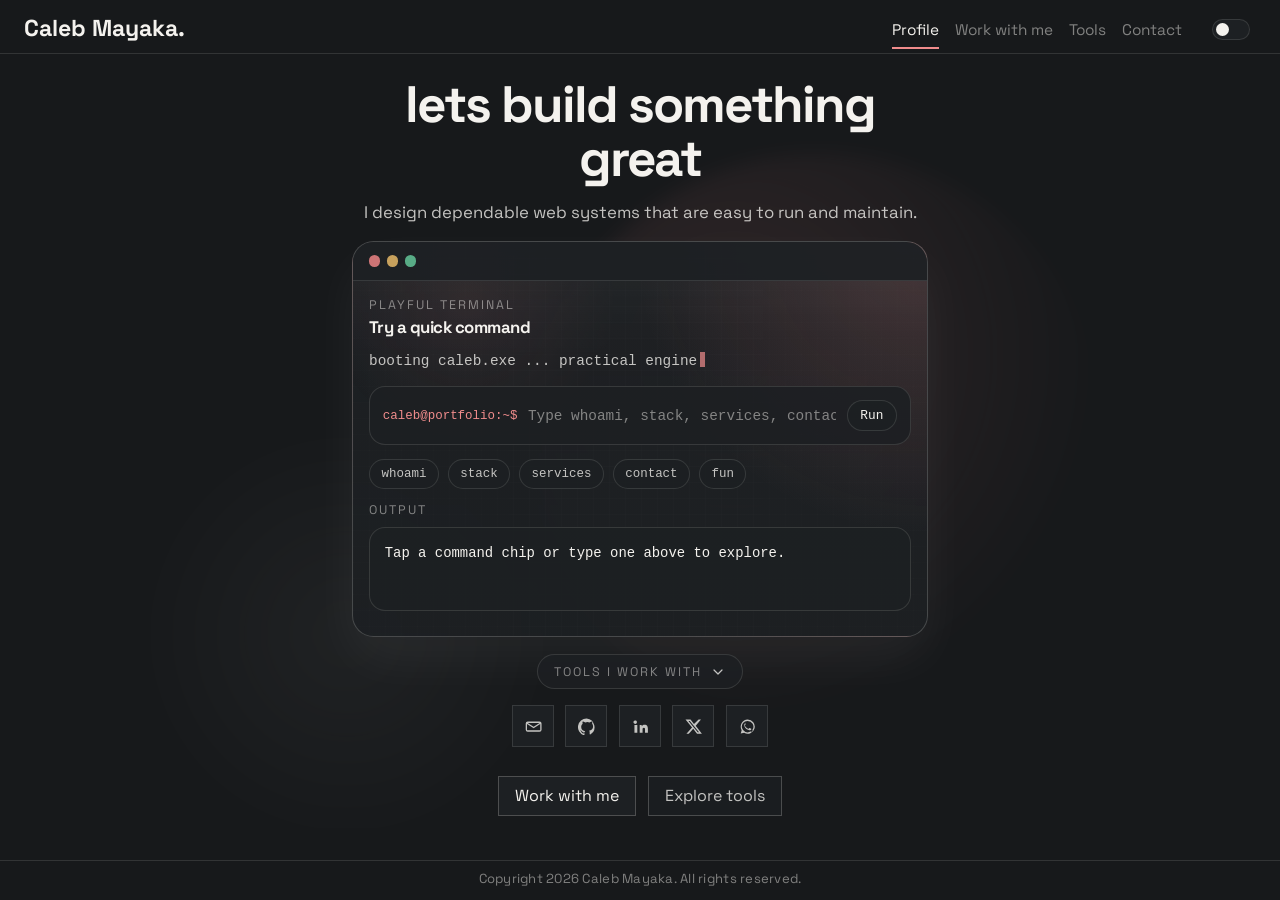
==== commit 1061f0b8: "update" ====
--- a/index.html
+++ b/index.html
@@ -188,7 +188,56 @@
                   <p class="section-copy profile-minimal__summary profile-anim-item" id="profile-summary" style="--intro-delay: 120ms">
                     I design dependable web systems that are easy to run and maintain.
                   </p>
-                  <section class="profile-tools profile-anim-item" aria-label="Tools I Work With" style="--intro-delay: 200ms">
+                  <section
+                    aria-labelledby="profile-terminal-title"
+                    class="profile-terminal profile-anim-item"
+                    id="profile-terminal"
+                    style="--intro-delay: 200ms"
+                  >
+                    <div class="profile-terminal__chrome" aria-hidden="true">
+                      <span></span>
+                      <span></span>
+                      <span></span>
+                    </div>
+                    <div class="profile-terminal__body">
+                      <div class="profile-terminal__heading">
+                        <p class="meta-label" id="profile-terminal-eyebrow">Playful terminal</p>
+                        <h2 class="profile-terminal__title" id="profile-terminal-title">Try a quick command</h2>
+                      </div>
+                      <p class="profile-terminal__intro" id="profile-terminal-intro" aria-live="polite" aria-atomic="true"></p>
+                      <form class="profile-terminal__prompt" id="profile-terminal-form">
+                        <label class="visually-hidden" for="profile-terminal-input">Enter a terminal command</label>
+                        <span class="profile-terminal__prompt-prefix" id="profile-terminal-prompt">caleb@portfolio:~$</span>
+                        <input
+                          autocomplete="off"
+                          class="profile-terminal__input"
+                          id="profile-terminal-input"
+                          name="profile-terminal-input"
+                          placeholder="Type whoami, stack, services, contact, or fun"
+                          spellcheck="false"
+                          type="text"
+                        />
+                        <button class="profile-terminal__run" type="submit">Run</button>
+                      </form>
+                      <div
+                        aria-label="Terminal command shortcuts"
+                        class="profile-terminal__commands"
+                        id="profile-terminal-commands"
+                      ></div>
+                      <div class="profile-terminal__output-wrap">
+                        <p class="meta-label" id="profile-terminal-output-label">Output</p>
+                        <div
+                          aria-atomic="true"
+                          aria-live="polite"
+                          class="profile-terminal__output"
+                          id="profile-terminal-output"
+                          role="status"
+                        ></div>
+                        <div class="profile-terminal__output-action" id="profile-terminal-output-action"></div>
+                      </div>
+                    </div>
+                  </section>
+                  <section class="profile-tools profile-anim-item" aria-label="Tools I Work With" style="--intro-delay: 280ms">
                     <details class="profile-tools__dropdown">
                       <summary class="profile-tools__trigger">
                         <span class="meta-label profile-tools__label" id="profile-tools-label"></span>
@@ -203,7 +252,7 @@
                       </div>
                     </details>
                   </section>
-                  <div class="quick-links profile-minimal__links profile-anim-item" style="--intro-delay: 280ms">
+                  <div class="quick-links profile-minimal__links profile-anim-item" style="--intro-delay: 360ms">
                     <a aria-label="Email" class="profile-icon" id="hero-email">
                       <svg aria-hidden="true" viewBox="0 0 24 24">
                         <path d="M3.8 5h16.4A2.8 2.8 0 0 1 23 7.8v8.4A2.8 2.8 0 0 1 20.2 19H3.8A2.8 2.8 0 0 1 1 16.2V7.8A2.8 2.8 0 0 1 3.8 5Zm0 1.8L12 12l8.2-5.2H3.8Zm17.4 10.4V8.5l-8.7 5.5a1 1 0 0 1-1 0L2.8 8.5v8.7h18.4Z" />
@@ -230,11 +279,11 @@
                       </svg>
                     </a>
                   </div>
-                  <div class="panel-actions panel-actions--primary profile-anim-item" style="--intro-delay: 360ms">
+                  <div class="panel-actions panel-actions--primary profile-anim-item" style="--intro-delay: 440ms">
                     <button class="hero-link hero-link--standout" data-switch-tab="consultancy" type="button">Work with me</button>
                     <button class="hero-link hero-link--standout hero-link--subtle" data-switch-tab="tools" type="button">Explore tools</button>
                   </div>
-                  <div class="panel-actions profile-anim-item" style="--intro-delay: 440ms">
+                  <div class="panel-actions profile-anim-item" style="--intro-delay: 520ms">
                     <a class="hero-link" download id="resume-link" rel="noreferrer" target="_blank">View resume</a>
                     <button class="hero-link" data-switch-tab="contact" type="button">Get in touch</button>
                   </div>
--- a/assets/css/styles.css
+++ b/assets/css/styles.css
@@ -105,6 +105,18 @@
   list-style: none;
 }
 
+.visually-hidden {
+  position: absolute;
+  width: 1px;
+  height: 1px;
+  padding: 0;
+  margin: -1px;
+  overflow: hidden;
+  clip: rect(0, 0, 0, 0);
+  white-space: nowrap;
+  border: 0;
+}
+
 .skip-link {
   position: fixed;
   top: 1rem;
@@ -380,6 +392,245 @@
   max-width: none;
 }
 
+.profile-terminal {
+  width: min(100%, 36rem);
+  position: relative;
+  overflow: hidden;
+  border: 1px solid color-mix(in srgb, var(--color-line-strong) 90%, transparent);
+  border-radius: 1.35rem;
+  background:
+    radial-gradient(circle at top right, color-mix(in srgb, var(--color-accent) 18%, transparent), transparent 42%),
+    linear-gradient(180deg, color-mix(in srgb, var(--color-panel) 94%, transparent), color-mix(in srgb, var(--color-panel) 88%, transparent));
+  box-shadow: 0 22px 52px color-mix(in srgb, var(--color-shadow-block) 85%, transparent);
+  text-align: left;
+  isolation: isolate;
+}
+
+.profile-terminal::before {
+  content: "";
+  position: absolute;
+  inset: 0;
+  background-image:
+    linear-gradient(color-mix(in srgb, var(--color-line) 55%, transparent) 1px, transparent 1px),
+    linear-gradient(90deg, color-mix(in srgb, var(--color-line) 55%, transparent) 1px, transparent 1px);
+  background-size: 1rem 1rem;
+  opacity: 0.16;
+  pointer-events: none;
+}
+
+.profile-terminal::after {
+  content: "";
+  position: absolute;
+  inset: 0;
+  background:
+    linear-gradient(180deg, rgba(255, 255, 255, 0.05), transparent 28%),
+    radial-gradient(circle at 20% 15%, color-mix(in srgb, var(--color-accent) 12%, transparent), transparent 26%);
+  opacity: 0.7;
+  pointer-events: none;
+}
+
+.profile-terminal__chrome,
+.profile-terminal__body {
+  position: relative;
+  z-index: 1;
+}
+
+.profile-terminal__chrome {
+  display: flex;
+  gap: 0.42rem;
+  align-items: center;
+  padding: 0.82rem 1rem;
+  border-bottom: 1px solid var(--color-line);
+  background: color-mix(in srgb, var(--color-panel) 92%, transparent);
+}
+
+.profile-terminal__chrome span {
+  width: 0.7rem;
+  height: 0.7rem;
+  border-radius: 999px;
+  background: color-mix(in srgb, var(--color-text-muted) 70%, transparent);
+}
+
+.profile-terminal__chrome span:nth-child(1) {
+  background: color-mix(in srgb, #ff8c8c 78%, var(--color-panel));
+}
+
+.profile-terminal__chrome span:nth-child(2) {
+  background: color-mix(in srgb, #f7c56d 78%, var(--color-panel));
+}
+
+.profile-terminal__chrome span:nth-child(3) {
+  background: color-mix(in srgb, #69d3a2 78%, var(--color-panel));
+}
+
+.profile-terminal__body {
+  display: grid;
+  gap: 0.85rem;
+  padding: 1rem;
+}
+
+.profile-terminal__heading {
+  display: grid;
+  gap: 0.3rem;
+}
+
+.profile-terminal__title {
+  font-size: 1.05rem;
+  line-height: 1.1;
+  letter-spacing: -0.03em;
+}
+
+.profile-terminal__intro,
+.profile-terminal__prompt-prefix,
+.profile-terminal__input,
+.profile-terminal__command,
+.profile-terminal__output,
+.profile-terminal__run {
+  font-family: ui-monospace, SFMono-Regular, SFMono-Regular, Consolas, "Liberation Mono", Menlo, monospace;
+}
+
+.profile-terminal__intro {
+  min-height: 1.6em;
+  color: var(--color-text-soft);
+  font-size: 0.9rem;
+  line-height: 1.6;
+}
+
+.profile-terminal.is-terminal-typing .profile-terminal__intro::after {
+  content: "";
+  display: inline-block;
+  width: 0.62ch;
+  height: 1.05em;
+  margin-left: 0.18rem;
+  vertical-align: -0.14em;
+  background: color-mix(in srgb, var(--color-accent) 70%, transparent);
+  animation: profile-terminal-caret 1s steps(1) infinite;
+}
+
+.profile-terminal__prompt {
+  display: grid;
+  grid-template-columns: auto minmax(0, 1fr) auto;
+  align-items: center;
+  gap: 0.65rem;
+  padding: 0.78rem 0.8rem;
+  border: 1px solid var(--color-line);
+  border-radius: 1rem;
+  background: color-mix(in srgb, var(--color-panel) 90%, transparent);
+}
+
+.profile-terminal__prompt-prefix {
+  white-space: nowrap;
+  font-size: 0.78rem;
+  color: var(--color-accent);
+}
+
+.profile-terminal__input {
+  min-width: 0;
+  padding: 0;
+  border: 0;
+  background: transparent;
+  color: var(--color-text);
+  font-size: 0.9rem;
+}
+
+.profile-terminal__input::placeholder {
+  color: var(--color-text-muted);
+}
+
+.profile-terminal__input:focus {
+  outline: none;
+}
+
+.profile-terminal__run {
+  padding: 0.46rem 0.8rem;
+  border: 1px solid var(--color-line);
+  border-radius: 999px;
+  background: color-mix(in srgb, var(--color-panel) 78%, transparent);
+  color: var(--color-text);
+  font-size: 0.8rem;
+  transition: color 180ms ease, border-color 180ms ease, transform 180ms ease;
+}
+
+.profile-terminal__commands {
+  display: flex;
+  flex-wrap: wrap;
+  gap: 0.55rem;
+}
+
+.profile-terminal__command {
+  padding: 0.44rem 0.72rem;
+  border: 1px solid var(--color-line);
+  border-radius: 999px;
+  background: color-mix(in srgb, var(--color-panel) 82%, transparent);
+  color: var(--color-text-soft);
+  font-size: 0.78rem;
+  transition: color 180ms ease, border-color 180ms ease, transform 180ms ease, background 180ms ease;
+}
+
+.profile-terminal__command:hover,
+.profile-terminal__command:focus-visible,
+.profile-terminal__run:hover,
+.profile-terminal__run:focus-visible {
+  color: var(--color-accent);
+  border-color: color-mix(in srgb, var(--color-accent) 55%, var(--color-line));
+}
+
+.profile-terminal__command:hover,
+.profile-terminal__run:hover {
+  transform: translateY(-1px);
+}
+
+.profile-terminal__command.is-active {
+  color: var(--color-text);
+  border-color: color-mix(in srgb, var(--color-accent) 60%, var(--color-line));
+  background: color-mix(in srgb, var(--color-accent) 18%, var(--color-panel));
+}
+
+.profile-terminal__output-wrap {
+  display: grid;
+  gap: 0.55rem;
+}
+
+.profile-terminal__output {
+  display: grid;
+  gap: 0.44rem;
+  min-height: 5.25rem;
+  padding: 0.88rem 0.92rem;
+  border: 1px solid var(--color-line);
+  border-radius: 1rem;
+  background: color-mix(in srgb, var(--color-panel) 88%, transparent);
+  color: var(--color-text-soft);
+  font-size: 0.87rem;
+  line-height: 1.62;
+}
+
+.profile-terminal__line:first-child {
+  color: var(--color-text);
+}
+
+.profile-terminal__output-action {
+  display: flex;
+  flex-wrap: wrap;
+  gap: 0.55rem;
+}
+
+.profile-terminal__action {
+  display: inline-flex;
+  align-items: center;
+}
+
+.profile-terminal__input:focus-visible,
+.profile-terminal__run:focus-visible,
+.profile-terminal__command:focus-visible,
+.profile-terminal__action:focus-visible {
+  outline: 2px solid color-mix(in srgb, var(--color-accent) 82%, transparent);
+  outline-offset: 2px;
+}
+
+.profile-terminal.is-easter-egg-active {
+  animation: profile-terminal-egg 820ms cubic-bezier(0.22, 1, 0.36, 1);
+}
+
 .profile-minimal__links {
   margin-top: 0.1rem;
   gap: 0.7rem;
@@ -445,6 +696,36 @@
   }
   50% {
     transform: translateY(-4px);
+  }
+}
+
+@keyframes profile-terminal-caret {
+  0%,
+  49% {
+    opacity: 1;
+  }
+  50%,
+  100% {
+    opacity: 0;
+  }
+}
+
+@keyframes profile-terminal-egg {
+  0% {
+    transform: translateY(0) scale(1);
+    box-shadow: 0 22px 52px color-mix(in srgb, var(--color-shadow-block) 85%, transparent);
+  }
+  35% {
+    transform: translateY(-2px) scale(1.01);
+    box-shadow: 0 26px 58px color-mix(in srgb, var(--color-accent) 18%, var(--color-shadow-block));
+  }
+  70% {
+    transform: translateY(0) scale(0.997);
+    box-shadow: 0 24px 56px color-mix(in srgb, var(--color-accent) 12%, var(--color-shadow-block));
+  }
+  100% {
+    transform: translateY(0) scale(1);
+    box-shadow: 0 22px 52px color-mix(in srgb, var(--color-shadow-block) 85%, transparent);
   }
 }
 
@@ -2941,6 +3222,24 @@
     gap: 0.75rem;
   }
 
+  .profile-terminal__body {
+    padding: 0.9rem;
+  }
+
+  .profile-terminal__prompt {
+    grid-template-columns: 1fr;
+    align-items: stretch;
+  }
+
+  .profile-terminal__prompt-prefix {
+    white-space: normal;
+  }
+
+  .profile-terminal__run {
+    width: 100%;
+    text-align: center;
+  }
+
   .tools-row {
     gap: 0.48rem;
   }
@@ -3217,6 +3516,11 @@
   .profile-minimal.is-intro-ready .profile-anim-item {
     opacity: 1;
     transform: none;
+    animation: none;
+  }
+
+  .profile-terminal.is-terminal-typing .profile-terminal__intro::after,
+  .profile-terminal.is-easter-egg-active {
     animation: none;
   }
 
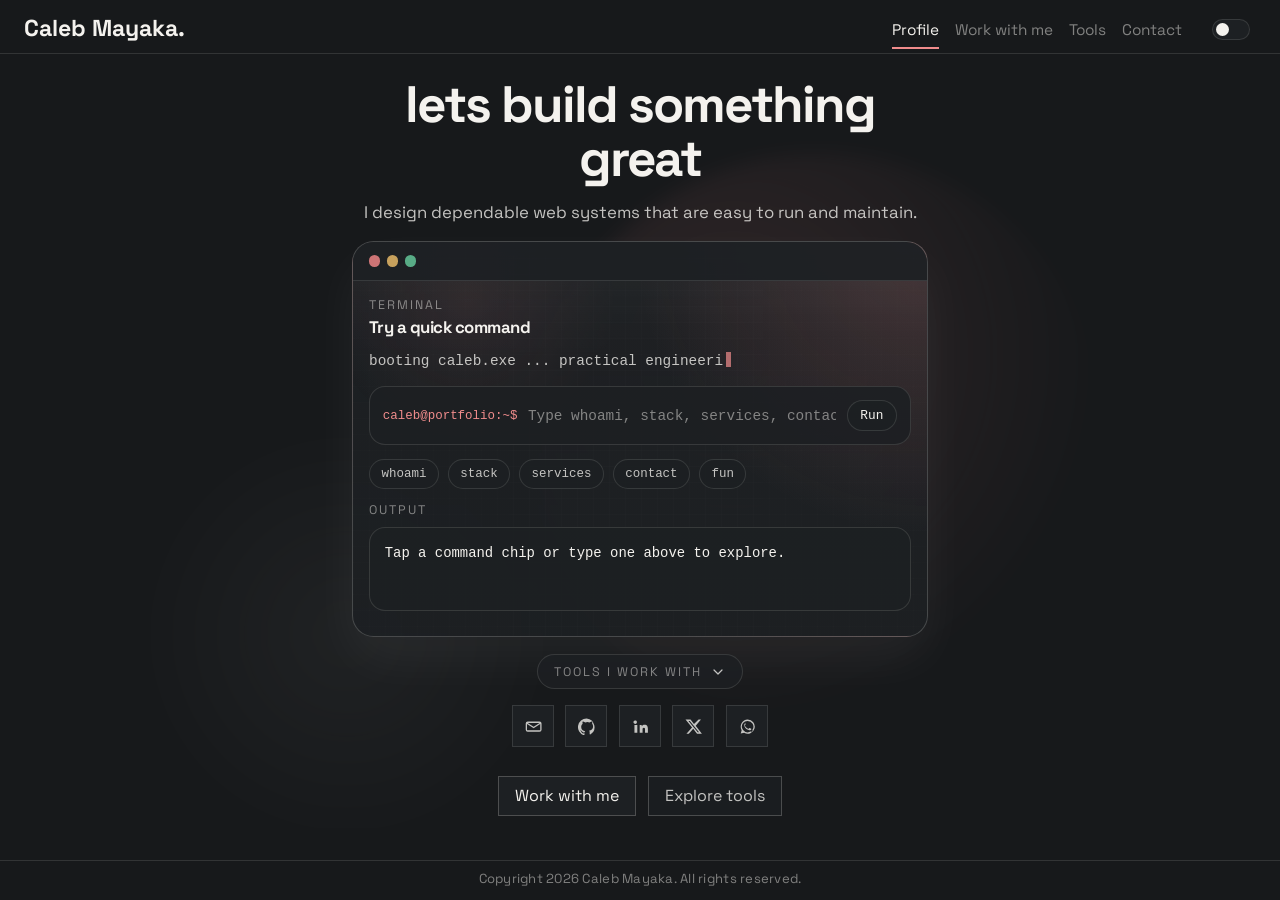
==== commit 0eb4f04a: "update" ====
--- a/index.html
+++ b/index.html
@@ -201,7 +201,7 @@
                     </div>
                     <div class="profile-terminal__body">
                       <div class="profile-terminal__heading">
-                        <p class="meta-label" id="profile-terminal-eyebrow">Playful terminal</p>
+                        <p class="meta-label" id="profile-terminal-eyebrow">Terminal</p>
                         <h2 class="profile-terminal__title" id="profile-terminal-title">Try a quick command</h2>
                       </div>
                       <p class="profile-terminal__intro" id="profile-terminal-intro" aria-live="polite" aria-atomic="true"></p>
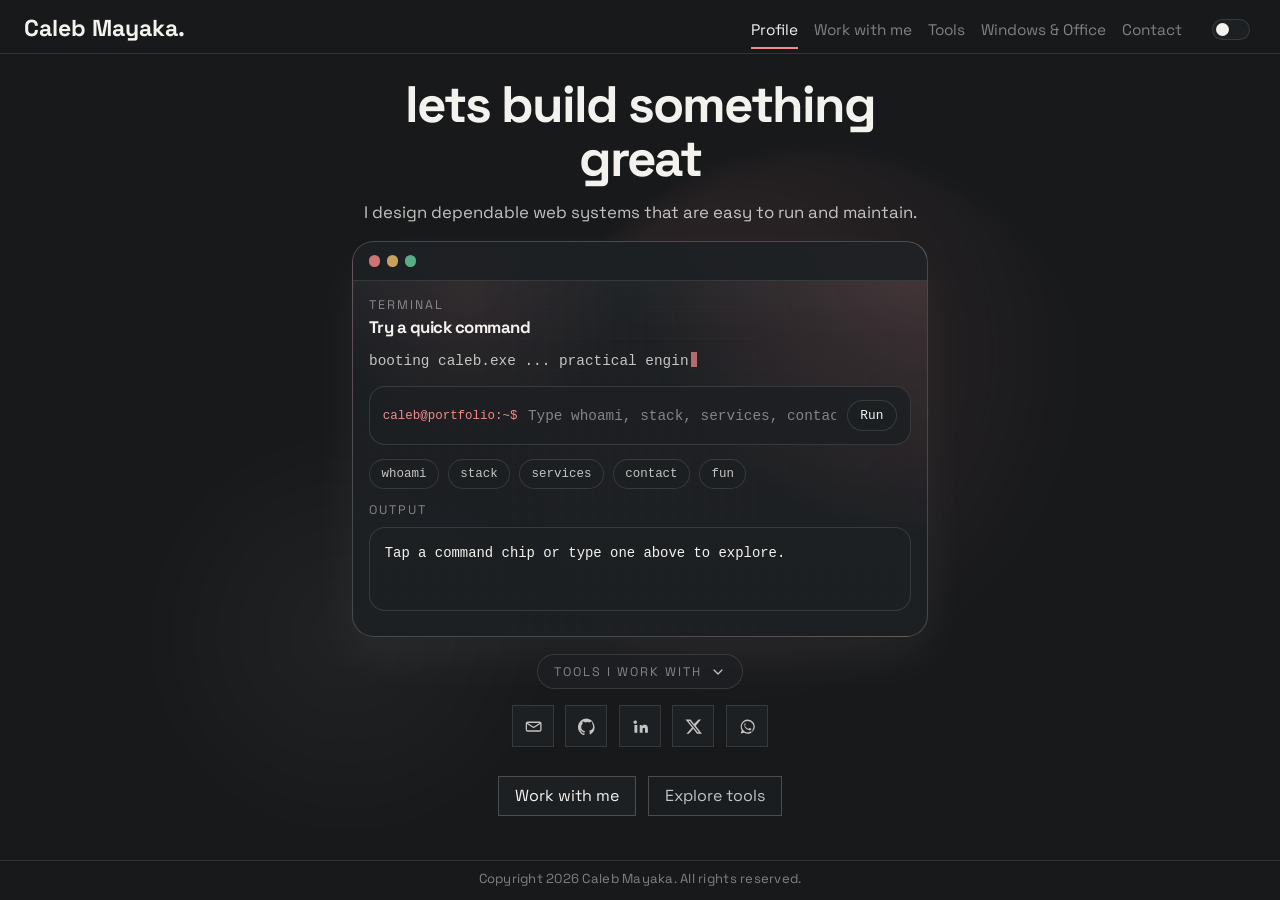
==== commit ffc0ce66: "update" ====
--- a/index.html
+++ b/index.html
@@ -151,6 +151,16 @@
               type="button"
             >
               Tools
+            </button>
+            <button
+              aria-controls="panel-windows-office"
+              class="site-nav__link"
+              data-tab-trigger="windows-office"
+              id="tab-windows-office"
+              role="tab"
+              type="button"
+            >
+              Windows &amp; Office
             </button>
             <button
               aria-controls="panel-contact"
@@ -333,6 +343,17 @@
               </section>
 
               <section
+                aria-labelledby="tab-windows-office"
+                class="tab-panel"
+                data-tab-panel="windows-office"
+                id="panel-windows-office"
+                role="tabpanel"
+                hidden
+              >
+                <div class="windows-hub" id="windows-office-hub"></div>
+              </section>
+
+              <section
                 aria-labelledby="tab-contact"
                 class="tab-panel"
                 data-tab-panel="contact"
--- a/assets/css/styles.css
+++ b/assets/css/styles.css
@@ -1172,6 +1172,227 @@
   color: var(--color-accent);
   border-color: var(--color-accent);
   transform: translateY(-1px);
+}
+
+.windows-hub {
+  display: grid;
+  gap: 1.2rem;
+  width: min(100%, 64rem);
+  margin-inline: auto;
+}
+
+.windows-hub__intro,
+.windows-hub__section,
+.windows-hub__support {
+  display: grid;
+  gap: 0.9rem;
+}
+
+.windows-hub__hero,
+.windows-hub__disclaimer,
+.resource-card,
+.windows-hub__faq-item,
+.windows-hub__support {
+  border: 1px solid var(--color-line);
+  background: color-mix(in srgb, var(--color-panel) 92%, transparent);
+}
+
+.windows-hub__hero,
+.windows-hub__support {
+  padding: 1.25rem;
+}
+
+.windows-hub__hero {
+  display: grid;
+  gap: 0.8rem;
+  border-radius: 1.35rem;
+  background:
+    radial-gradient(circle at top right, color-mix(in srgb, var(--color-accent) 14%, transparent), transparent 42%),
+    color-mix(in srgb, var(--color-panel) 92%, transparent);
+  box-shadow: 0 18px 36px color-mix(in srgb, var(--color-shadow-block) 75%, transparent);
+}
+
+.windows-hub__title {
+  max-width: 12ch;
+}
+
+.windows-hub__copy {
+  max-width: 56rem;
+}
+
+.windows-hub__disclaimer {
+  padding: 0.95rem 1rem;
+  border-left: 3px solid var(--color-accent);
+  border-radius: 1rem;
+  color: var(--color-text-soft);
+  line-height: 1.65;
+}
+
+.windows-hub__disclaimer--inline {
+  margin-top: 0.1rem;
+}
+
+.windows-hub__jumps {
+  display: flex;
+  flex-wrap: wrap;
+  gap: 0.6rem;
+}
+
+.windows-hub__jump {
+  padding: 0.5rem 0.84rem;
+  border: 1px solid var(--color-line);
+  border-radius: 999px;
+  background: color-mix(in srgb, var(--color-panel) 88%, transparent);
+  color: var(--color-text-soft);
+  transition: color 180ms ease, border-color 180ms ease, transform 180ms ease, background 180ms ease;
+}
+
+.windows-hub__jump:hover,
+.windows-hub__jump:focus-visible {
+  color: var(--color-accent);
+  border-color: color-mix(in srgb, var(--color-accent) 60%, var(--color-line));
+  transform: translateY(-1px);
+}
+
+.windows-hub__section-head {
+  display: grid;
+  gap: 0.35rem;
+}
+
+.windows-hub__section-head h3,
+.windows-hub__support h3 {
+  font-size: clamp(1.35rem, 2.1vw, 1.8rem);
+  line-height: 1.12;
+}
+
+.windows-hub__section-head p:last-child,
+.windows-hub__support-copy p:last-child {
+  color: var(--color-text-soft);
+  line-height: 1.65;
+}
+
+.windows-hub__grid {
+  display: grid;
+  grid-template-columns: repeat(2, minmax(0, 1fr));
+  gap: 1rem;
+}
+
+.resource-card {
+  display: grid;
+  gap: 0.75rem;
+  align-content: start;
+  padding: 1rem;
+  border-radius: 1.15rem;
+  box-shadow: 0 14px 30px color-mix(in srgb, var(--color-shadow-block) 72%, transparent);
+}
+
+.resource-card__badges {
+  display: flex;
+  flex-wrap: wrap;
+  gap: 0.45rem;
+}
+
+.windows-hub__badge {
+  padding: 0.28rem 0.56rem;
+  border: 1px solid var(--color-line);
+  border-radius: 999px;
+  color: var(--color-text-soft);
+  font-size: 0.74rem;
+  letter-spacing: 0.04em;
+}
+
+.windows-hub__badge--official {
+  color: var(--color-text);
+  border-color: color-mix(in srgb, var(--color-accent) 60%, var(--color-line));
+  background: color-mix(in srgb, var(--color-accent) 16%, var(--color-panel));
+}
+
+.windows-hub__badge--reference {
+  background: color-mix(in srgb, var(--color-line) 40%, transparent);
+}
+
+.resource-card__body {
+  display: grid;
+  gap: 0.55rem;
+}
+
+.resource-card__body h3 {
+  font-size: 1.08rem;
+  line-height: 1.24;
+}
+
+.resource-card__body p,
+.resource-card__note {
+  color: var(--color-text-soft);
+  line-height: 1.62;
+}
+
+.resource-card__note {
+  font-size: 0.9rem;
+}
+
+.resource-card__link {
+  display: inline-flex;
+  align-items: center;
+  width: fit-content;
+}
+
+.resource-card--problem {
+  background:
+    linear-gradient(180deg, color-mix(in srgb, var(--color-accent) 6%, transparent), transparent 48%),
+    color-mix(in srgb, var(--color-panel) 92%, transparent);
+}
+
+.windows-hub__faq {
+  display: grid;
+  gap: 0.7rem;
+}
+
+.windows-hub__faq-item {
+  padding: 0.95rem 1rem;
+  border-radius: 1rem;
+}
+
+.windows-hub__faq-item summary {
+  font-weight: 600;
+  cursor: pointer;
+  list-style: none;
+}
+
+.windows-hub__faq-item summary::-webkit-details-marker {
+  display: none;
+}
+
+.windows-hub__faq-item p {
+  margin-top: 0.7rem;
+  color: var(--color-text-soft);
+  line-height: 1.65;
+}
+
+.windows-hub__support {
+  border-radius: 1.35rem;
+}
+
+.windows-hub__support-copy {
+  display: grid;
+  gap: 0.45rem;
+}
+
+.windows-hub__support-actions {
+  justify-content: flex-start;
+  align-items: center;
+}
+
+.windows-hub__support-actions .hero-link--standout {
+  display: inline-flex;
+  align-items: center;
+  justify-content: center;
+}
+
+.windows-hub__jump:focus-visible,
+.windows-hub__faq-item summary:focus-visible {
+  outline: 2px solid color-mix(in srgb, var(--color-accent) 82%, transparent);
+  outline-offset: 2px;
 }
 
 .service-story.is-reveal-ready {
@@ -3222,6 +3443,36 @@
     gap: 0.75rem;
   }
 
+  .windows-hub__hero,
+  .windows-hub__support,
+  .resource-card,
+  .windows-hub__faq-item {
+    padding: 0.95rem;
+  }
+
+  .windows-hub__grid {
+    grid-template-columns: 1fr;
+  }
+
+  .windows-hub__jumps {
+    gap: 0.5rem;
+  }
+
+  .windows-hub__jump {
+    width: 100%;
+    text-align: center;
+  }
+
+  .windows-hub__support-actions {
+    width: 100%;
+  }
+
+  .windows-hub__support-actions .hero-link--standout {
+    width: 100%;
+    justify-content: center;
+    text-align: center;
+  }
+
   .profile-terminal__body {
     padding: 0.9rem;
   }
